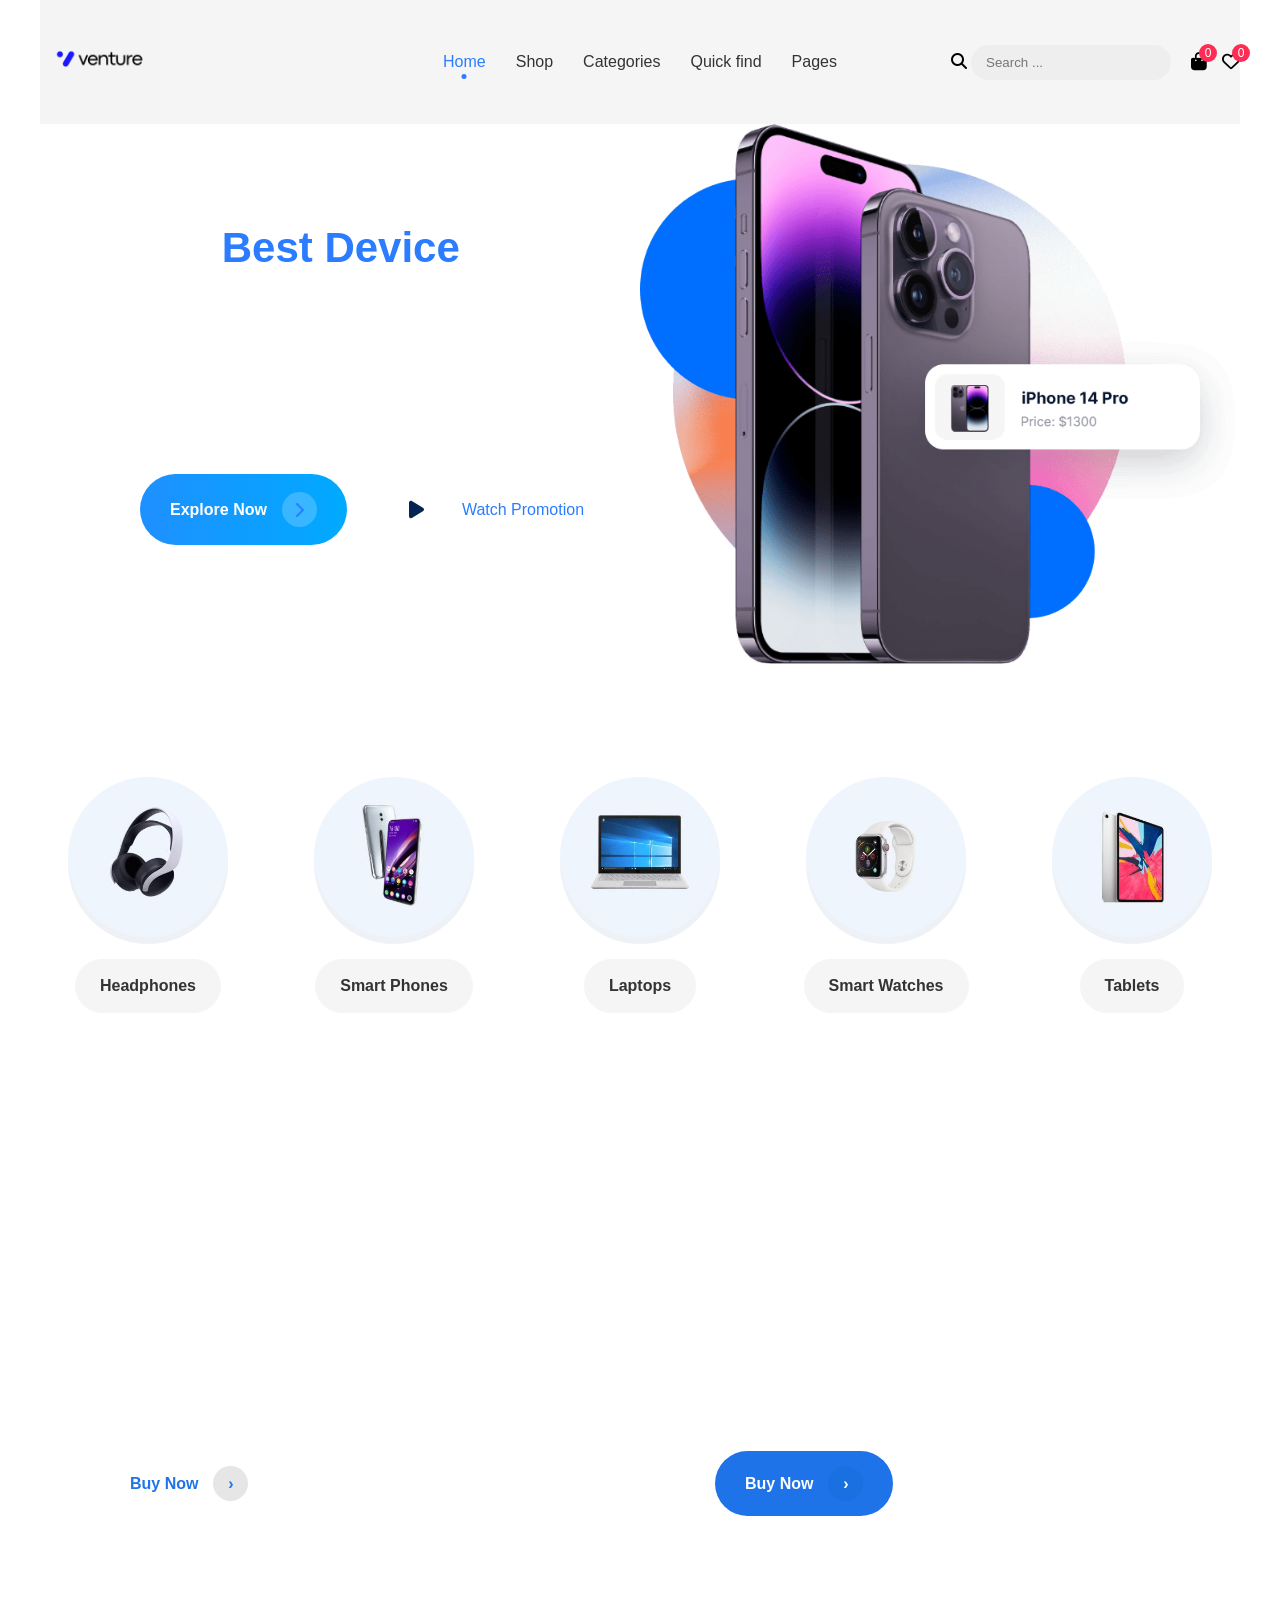
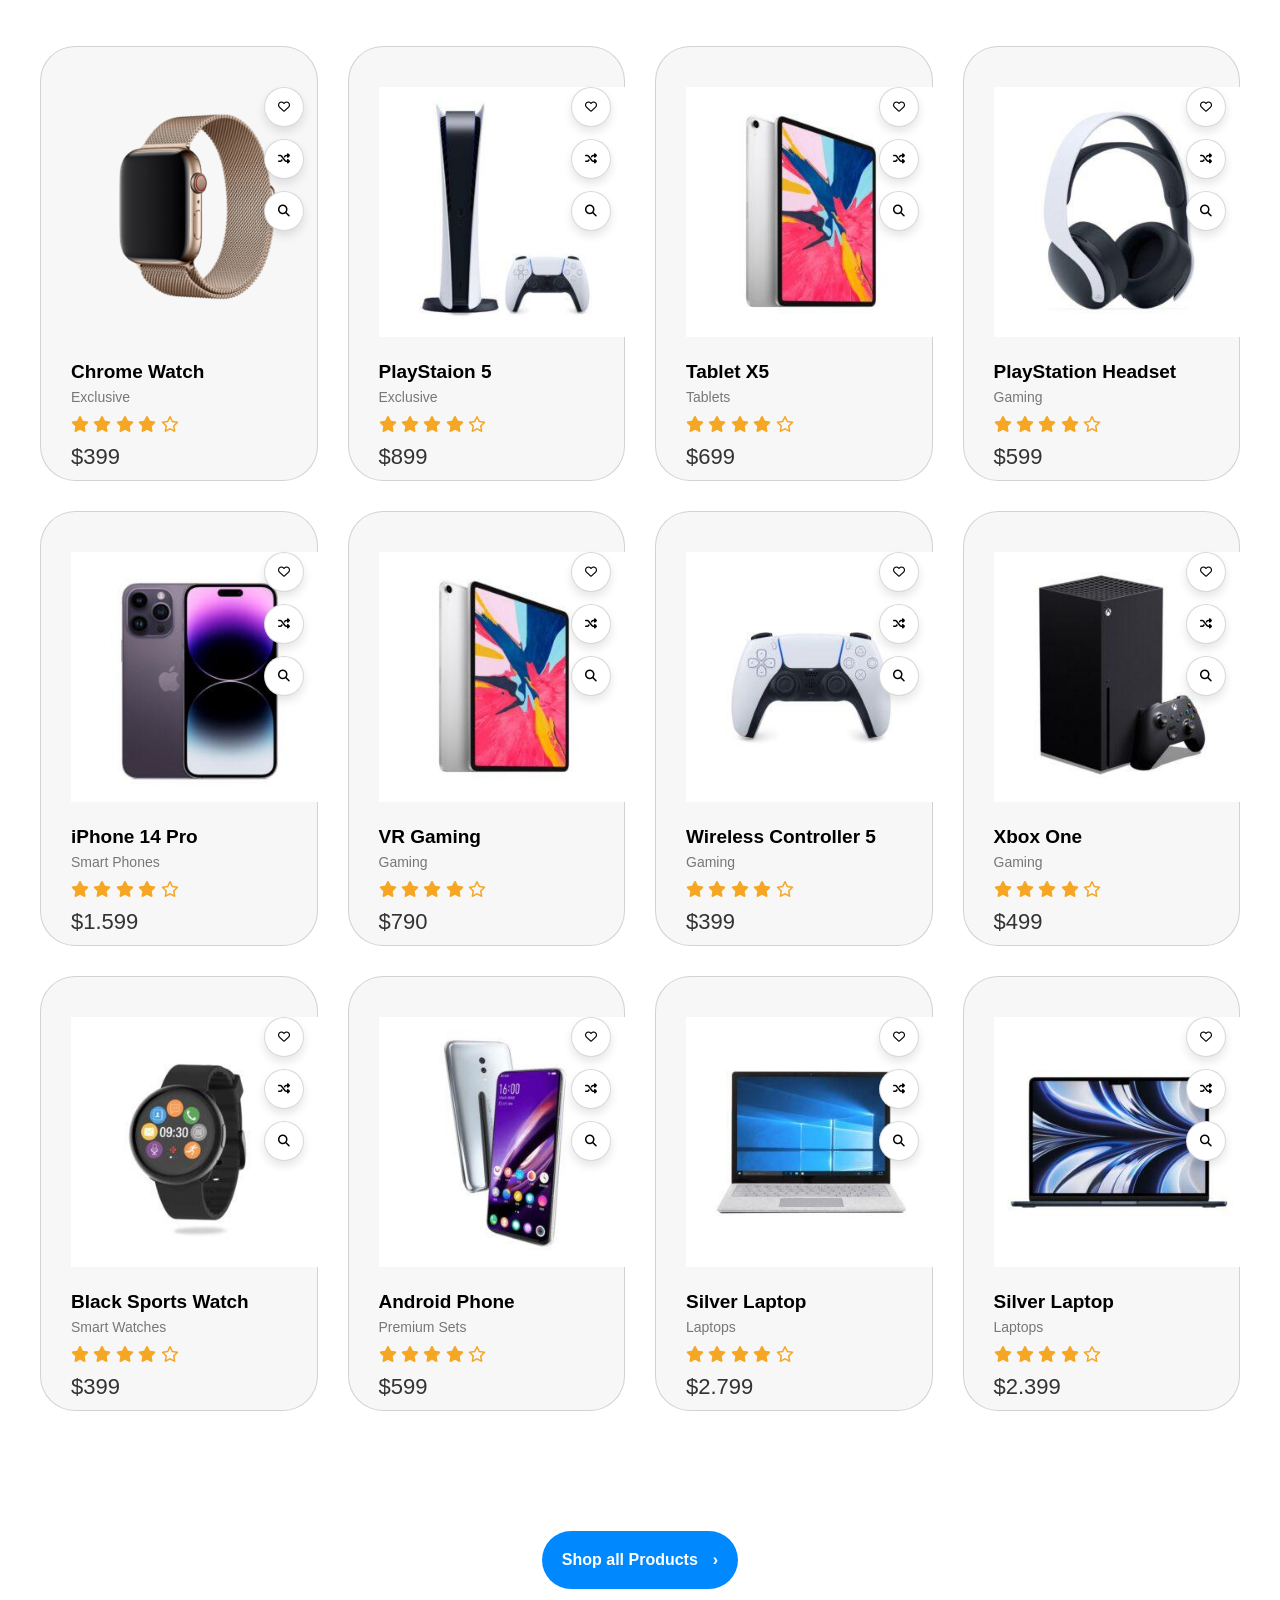
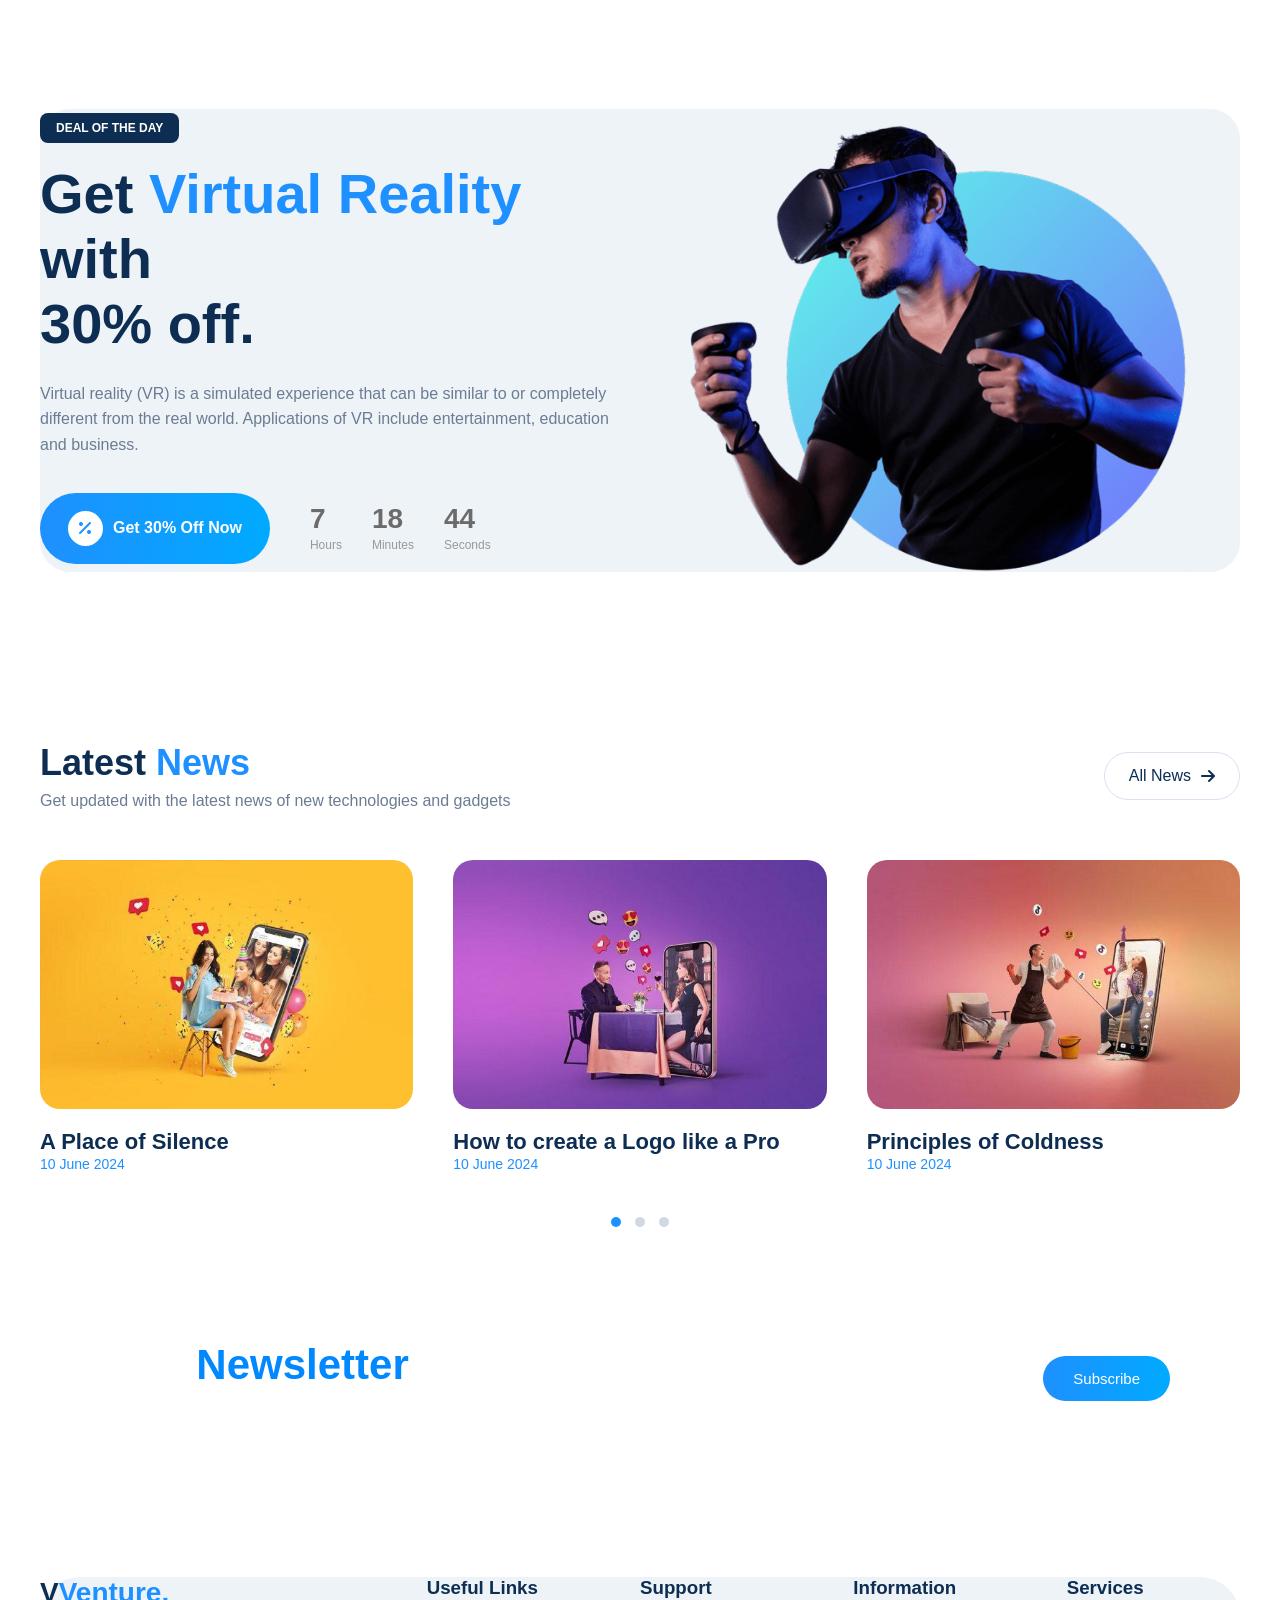
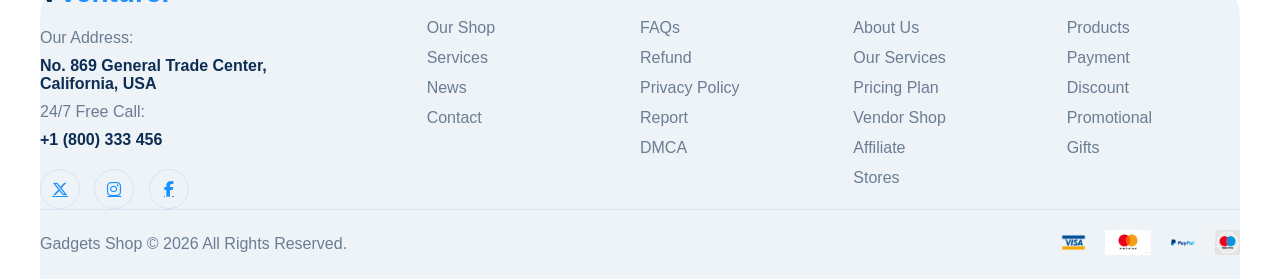
==== index.html @ 8b365511 "update main" ====
<!DOCTYPE html>
<html lang="en">

<head>
  <meta charset="UTF-8">
  <meta name="viewport" content="width=device-width, initial-scale=1.0">
  <title>landing page</title>
  <link rel="stylesheet" href="css/stylesheets.css">
  <link rel="stylesheet" href="https://cdnjs.cloudflare.com/ajax/libs/font-awesome/6.5.1/css/all.min.css">
</head>

<body>
  <div class="container-full">
    <header class="navbar">
      <div class="container">
        <div class="logo">
          <a href="index.html"><img src="public/Logo.png" alt="logo"></a>
        </div>

        <nav class="menu">
          <a class="active menu-a" href="index.html">Home</a>
          <div class="menu-item shop-item">
            <a href="shop.html" class="menu-a">Shop</a>
          </div>
          <div class="menu-item category-item">
            <a href="#" class="menu-a">Categories</a>
          </div>
          <div class="menu-item quick-find-item">
            <a href="#" class="menu-a">Quick find</a>
          </div>
          <div class="menu-item pages-item">
            <a href="#" class="menu-a">Pages</a>
          </div>
          <div class="mega-menu shop">

            <div class="mega-column">
              <h4>Shop by Brand</h4>
              <a href="#"><span>› </span> Apple</a>
              <a href="#"><span>› </span>Sony</a>
              <a href="#"><span>› </span>Samsung</a>
              <a href="#"><span>› </span>Canon</a>
              <a href="#"><span>› </span>Huawei</a>
            </div>

            <div class="mega-column">
              <h4>Shop by Price</h4>
              <a href="#">Under $50</a>
              <a href="#">$50 - $100</a>
              <a href="#">$100 - $200</a>
              <a href="#">$200 - $500</a>
              <a href="#">Over $500</a>
            </div>

            <div class="mega-column">
              <h4>Categories</h4>
              <a href="#"><span>› </span>Headphones</a>
              <a href="#"><span>› </span>Smart Phones</a>
              <a href="#"><span>› </span>Laptops</a>
              <a href="#"><span>› </span>Smart Watches</a>
              <a href="#"><span>› </span>Tablets</a>
            </div>

            <div class="mega-column">
              <h4>Shop by Color</h4>
              <a href="#">Black</a>
              <a href="#">Silver</a>
              <a href="#">White</a>
              <a href="#">Red</a>
              <a href="#">Blue</a>
            </div>

            <div class="mega-column">
              <h4>Shop by Brand</h4>
              <a href="#"><span>› </span>Her</a>
              <a href="#"><span>› </span>Him</a>
              <a href="#"><span>› </span>Gift</a>
            </div>

            <div class="mega-column">
              <img src="public/banner2-1.jpg" alt="">
            </div>

          </div>
          <div class="mega-menu-categories">

            <div class="mega-column-categories">
              <img src="public/icon1-1.png" alt="">
              <p>Smart Phones</p>
              <a href="#" class="mega-column-categories-a">Explore Now</a>
            </div>
            <div class="mega-column-categories">
              <img src="public/icon2-1.png" alt="">
              <p>HeadPhones</p>
              <a href="#" class="mega-column-categories-a">Explore Now</a>
            </div>
            <div class="mega-column-categories">
              <img src="public/icon3-1.png" alt="">
              <p>Laptops</p>
              <a href="#" class="mega-column-categories-a">Explore Now</a>
            </div>
            <div class="mega-column-categories">
              <img src="public/icon4-1.png" alt="">
              <p>Tablets</p>
              <a href="#" class="mega-column-categories-a">Explore Now</a>
            </div>
            <div class="mega-column-categories">
              <img src="public/icon5-1.png" alt="">
              <p>Gaming Console</p>
              <a href="#" class="mega-column-categories-a">Explore Now</a>
            </div>
            <div class="mega-column-categories">
              <img src="public/icon6-1.png" alt="">
              <p>Smart Watches</p>
              <a href="#" class="mega-column-categories-a">Explore Now</a>
            </div>


          </div>
          <div class="mega-menu-quick-find">
            <div class="mega-column-quick-find">
              <h4>Categories</h4>
              <a href="#">Smart Watches</a>
              <a href="#">Smart Phones</a>
              <a href="#">Tablets</a>
              <a href="#">Headphones</a>
              <a href="#">Custom</a>
              <a href="#">More</a>
            </div>
            <div class="mega-column-quick-find">
              <h4>Tags</h4>
              <a href="#">5G</a>
              <a href="#">wifi</a>
              <a href="#">Game</a>
              <a href="#">combo</a>
              <a href="#">Silver</a>
              <a href="#">white</a>
            </div>

          </div>
          <div class="mega-menu-pages">
            <div class="mega-column-pages">
              <a href="#">Blog</a>
              <a href="#">About</a>
              <a href="#"> FAQ</a>
              <a href="#"> Dropdown</a>
            </div>
          </div>
        </nav>

        <div class="right">
          <div class="search">
            <i class="fa-solid fa-magnifying-glass"></i>
            <input type="text" placeholder="Search ...">
          </div>

          <div class="icons">
            <div class="icon"><i class="fa-solid fa-bag-shopping"></i> <span>0</span></div>
            <div class="icon"><i class="fa-regular fa-heart"></i> <span>0</span></div>
          </div>
        </div>
      </div>
    </header>
    <div class="banner">
      <div class="banner-left-site">
        <h1>Get <span>Best Device</span> With Lowest Price.</h1>
        <p>iPad is a line of tablet computers designed, developed and marketed by Apple Inc., which run the iOS and iPad
          OS mobile operating systems. </p>
        <div class="banner-left-site-button-group">
          <a href="#" class="btn-explore">
            Explore Now
            <span class="arrow">
              <i class="fa-solid fa-chevron-right"></i>
            </span>
          </a>

          <a href="#" class="btn-video">
            <span class="play">
              <i class="fa-solid fa-play"></i>
            </span>
            Watch Promotion
          </a>
        </div>
      </div>
      <div class="banner-right-site">
        <img src="public/slide1-1.png" alt="">
      </div>
    </div>
    <section class="categories">

      <div class="category">
        <div class="circle">
          <img src="public/cat2-1.jpg">
        </div>
        <a href="#" class="title">Headphones</a>
      </div>

      <div class="category">
        <div class="circle">
          <img src="public/cat3-1.jpg">
        </div>
        <div class="title">Smart Phones</div>
      </div>

      <div class="category">
        <div class="circle">
          <img src="public/cat5-1.jpg">
        </div>
        <div class="title">Laptops</div>
      </div>

      <div class="category">
        <div class="circle">
          <img src="public/cat1-1.jpg">
        </div>
        <div class="title">Smart Watches</div>
      </div>

      <div class="category">
        <div class="circle">
          <img src="public/cat4-1.jpg">
        </div>
        <div class="title">Tablets</div>
      </div>

    </section>
    <section class="promo">
      <div class="promo-card ipad">
        <div class="promo-content">
          <span class="promo-tag">TABLETS</span>
          <h2>Apple<br>iPad Air</h2>

          <p>
            iPad is a line of tablet computers designed,
            developed and marketed by Apple Inc.,
            which run the iOS and iPad OS mobile
            operating systems.
          </p>

          <a href="#" class="btn white">
            Buy Now <span>›</span>
          </a>
        </div>
      </div>


      <div class="promo-card watch">

        <div class="promo-content">
          <span class="promo-tag">SMART</span>
          <h2>Apple<br>Watch</h2>

          <p>
            Apple Watch is a line of smartwatches produced
            by Apple Inc. It incorporates fitness tracking,
            health-oriented capabilities.
          </p>

          <a href="#" class="btn blue">
            Buy Now <span>›</span>
          </a>
        </div>

      </div>

    </section>
    <section class="card-container" id="products">

    </section>
    <div class="show-all">
      <a href="#">Shop all Products <span>›</span></a>
    </div>
    <section class="deal">

      <div class="deal-left">

        <span class="deal-tag">DEAL OF THE DAY</span>

        <h1>
          Get <span>Virtual Reality</span> with<br>
          30% off.
        </h1>

        <p>
          Virtual reality (VR) is a simulated experience that can be similar to or
          completely different from the real world. Applications of VR include
          entertainment, education and business.
        </p>

        <div class="deal-action">

          <a href="#" class="deal-btn">
            <i class="fa-solid fa-percent"></i>
            Get 30% Off Now
          </a>

          <div class="countdown">

            <div>
              <h3>7</h3>
              <span>Hours</span>
            </div>

            <div>
              <h3>18</h3>
              <span>Minutes</span>
            </div>

            <div>
              <h3>44</h3>
              <span>Seconds</span>
            </div>

          </div>

        </div>

      </div>


      <div class="deal-right">

        <img src="public/img1-1.png" alt="vr">

      </div>

    </section>
    <section class="news">

      <div class="news-header">

        <div>
          <h2>Latest <span>News</span></h2>
          <p>Get updated with the latest news of new technologies and gadgets</p>
        </div>

        <a href="#" class="news-btn">
          All News
          <i class="fa-solid fa-arrow-right"></i>
        </a>

      </div>


      <div class="news-container">

        <!-- card 1 -->
        <div class="news-card">

          <div class="news-img">
            <img src="public/blog2-1-600x400.jpg" alt="">
          </div>

          <h3>A Place of Silence</h3>
          <span class="date">10 June 2024</span>

        </div>


        <!-- card 2 -->
        <div class="news-card">

          <div class="news-img">
            <img src="public/blog6-1-600x400.jpg" alt="">
          </div>

          <h3>How to create a Logo like a Pro</h3>
          <span class="date">10 June 2024</span>

        </div>


        <!-- card 3 -->
        <div class="news-card">

          <div class="news-img">
            <img src="public/blog8-1-600x400.jpg" alt="">
          </div>

          <h3>Principles of Coldness</h3>
          <span class="date">10 June 2024</span>

        </div>

      </div>


      <!-- slider dots -->
      <div class="news-dots">
        <span class="active"></span>
        <span></span>
        <span></span>
      </div>

    </section>
    <section class="contact">
      <div class="contact-left-site">
        <h3>Our <span>Newsletter</span></h3>
        <p>Get updates by subscribe our weekly newsletter</p>
      </div>
      <div class="contact-right-site">
        <form class="subscribe-form">

          <input type="email" placeholder="Enter your email ...">

          <button type="submit">Subscribe</button>

        </form>
      </div>
    </section>
    <footer>

      <div class="footer-container">

        <!-- left -->
        <div class="footer-about">

          <h2 class="footer-logo">V<span>Venture.</span></h2>

          <p>Our Address:</p>
          <h4>No. 869 General Trade Center,<br>California, USA</h4>

          <p>24/7 Free Call:</p>
          <h4>+1 (800) 333 456</h4>

          <div class="social">
            <a href="#"><i class="fa-brands fa-x-twitter"></i></a>
            <a href="#"><i class="fa-brands fa-instagram"></i></a>
            <a href="#"><i class="fa-brands fa-facebook-f"></i></a>
          </div>

        </div>

        <!-- column 1 -->
        <div class="footer-links">
          <h3>Useful Links</h3>
          <ul>
            <li><a href="#">Our Shop</a></li>
            <li><a href="#">Services</a></li>
            <li><a href="#">News</a></li>
            <li><a href="#">Contact</a></li>
          </ul>
        </div>

        <!-- column 2 -->
        <div class="footer-links">
          <h3>Support</h3>
          <ul>
            <li><a href="#">FAQs</a></li>
            <li><a href="#">Refund</a></li>
            <li><a href="#">Privacy Policy</a></li>
            <li><a href="#">Report</a></li>
            <li><a href="#">DMCA</a></li>
          </ul>
        </div>

        <!-- column 3 -->
        <div class="footer-links">
          <h3>Information</h3>
          <ul>
            <li><a href="#">About Us</a></li>
            <li><a href="#">Our Services</a></li>
            <li><a href="#">Pricing Plan</a></li>
            <li><a href="#">Vendor Shop</a></li>
            <li><a href="#">Affiliate</a></li>
            <li><a href="#">Stores</a></li>
          </ul>
        </div>

        <!-- column 4 -->
        <div class="footer-links">
          <h3>Services</h3>
          <ul>
            <li><a href="#">Products</a></li>
            <li><a href="#">Payment</a></li>
            <li><a href="#">Discount</a></li>
            <li><a href="#">Promotional</a></li>
            <li><a href="#">Gifts</a></li>
          </ul>
        </div>
      </div>
      <div class="footer-bottom">

        <p>Gadgets Shop © 2026 All Rights Reserved.</p>

        <div class="payments">
          <img src="public/visa-logo-png_seeklogo-198364.webp" alt="">
          <img src="public/mastercard-logo-design-1024x559.webp" alt="">
          <img src="public/free-paypal-icon-svg-download-png-226456.webp" alt="">
          <img
            src="public/imgbin-maestro-landhaus-biehl-mastercard-logo-payment-mastercard-rjGYBQgdQ3HUF3TEXr9yKDcws_t.webp"
            alt="">
        </div>

      </div>
    </footer>
  </div>

  <script src="javascript/card.js"></script>
</body>

</html>
---- css/stylesheets.css ----
*{
  margin:0;
  padding:0;
  box-sizing:border-box;
}

body{
  font-family: Arial, sans-serif;
}
.container-full{
  padding: 0px 100px;
}


.container{
 width:100%;
  margin:auto;
  display:grid;
  grid-template-columns: 1fr auto 1fr;
  align-items:center;
}



.navbar{
  position: sticky;
  top: 0;
  z-index: 1000;
  background:#f5f5f5;
}



.logo{
justify-self:start;
}

.logo img{
  width:120px;
}
.menu-item{
position:relative;
}

.mega-menu,
.mega-menu-categories{

position:absolute;
top:90%;
left:0%;
width:100%;

background:white;

padding:40px;

border-radius:15px;

display:grid;
grid-template-columns:repeat(auto-fit,minmax(160px,1fr));
gap:30px;

box-shadow:0 20px 50px rgba(0,0,0,0.1);

opacity:0;
visibility:hidden;

transition:0.3s;
}
.mega-menu-pages{

position:absolute;
top:80%;
left:60%;

width:100%;
max-width:300px;

background:white;

padding:20px;

border-radius:15px;

display:grid;
grid-template-columns:repeat(2,1fr);
gap:20px;

box-shadow:0 20px 50px rgba(0,0,0,0.1);

opacity:0;
visibility:hidden;

transition:0.3s;
}
.mega-column-pages a{
  display:block;
margin-bottom:10px;
text-decoration:none;
color: black;
font-size:16px;
}

.mega-menu-quick-find{

position:absolute;
top:80%;
left:52%;

width:100%;
max-width:450px;

background:white;

padding:20px;

border-radius:15px;

display:grid;
grid-template-columns:repeat(2,1fr);
gap:30px;

box-shadow:0 20px 50px rgba(0,0,0,0.1);

opacity:0;
visibility:hidden;

transition:0.3s;
}
.mega-column-quick-find  h4{
margin-bottom:15px;
color:#0d2d52;
font-size:18px;
}
.mega-column-quick-find a{
  display:block;
margin-bottom:10px;
text-decoration:none;
color:#333;
font-size:16px;
}
.mega-column-categories{
  display: flex;
  flex-direction: column;
  justify-content: center;
  align-items: center;
  padding: 15px;
  gap: 15px;
}
.mega-column-categories-a{
  font-size: 12px;
  background-color: #0088FF;
  padding: 10px 20px;
  border-radius: 50px;
  color: white; 
  text-decoration: none;
}
.mega-column-categories p{
  font-weight: bold;
}
.mega-column-categories img{
  width: 100px;
}
.mega-column img{
width: 200px;
}
.mega-column span{
  color: #999;
  padding-right: 5px;
  font-size: 17px;
}
.shop-item:hover ~ .mega-menu{

opacity:1;
visibility:visible;
transform:translateY(0px);
}

.category-item:hover ~ .mega-menu-categories{
opacity:1;
visibility:visible;
transform:translateY(0px);
}
.quick-find-item:hover ~ .mega-menu-quick-find{
opacity:1;
visibility:visible;
transform:translateY(0px);
}
.pages-item:hover ~ .mega-menu-pages{
opacity:1;
visibility:visible;
transform:translateY(0px);
}

.mega-column h4{
margin-bottom:15px;
color:#0d2d52;
font-size:18px;
}

.mega-column a{

display:block;

margin-bottom:10px;

text-decoration:none;
color:#6b7c93;

font-size:15px;
}

.mega-column a:hover{
color:#1e90ff;
}


.menu{
 display:flex;
  gap:30px;
  justify-self:center;
}

.menu .menu-a{
  text-decoration:none;
  color:#333;
  font-size:16px;
  position:relative;
}

.menu a.active{
  color:#2b7cff;
}

.menu a.active::after{
  content:"";
  width:5px;
  height:5px;
  background:#2b7cff;
  border-radius:50%;
  position:absolute;
  bottom:-8px;
  left:50%;
  transform:translateX(-50%);
}


.right{
  display:flex;
  align-items:center;
  gap:20px;
  justify-self:end;
}



.search input{
  padding:10px 15px;
  border-radius:20px;
  border:none;
  background:#eee;
  width:200px;
}



.icons{
  display:flex;
  gap:15px;
}

.icon{
  position:relative;
  font-size:18px;
  cursor:pointer;
}

.icon span{
  position:absolute;
  top:-8px;
  right:-10px;
  background:#ff2d55;
  color:white;
  font-size:12px;
  width:18px;
  height:18px;
  display:flex;
  align-items:center;
  justify-content:center;
  border-radius:50%;
}

.banner{
background-image: url(/Landing-page-HTML-CSS-JAVACSRIPT-/public/bg-1.jpg);
width: 100%;
height: 600px;
border-radius: 50px;
display: flex;
}

.banner-left-site{
  width: 50%;
  height: 100%;
  padding: 100px 20px 20px 100px;
  display: flex;
  flex-direction: column;
  gap: 50px;
}

.banner-left-site h1{
  color: white;
  font-size: 54px;
}

.banner-left-site p{
  color: #FFFFFCCC;
  font-size: 16px;
  font-family: Verdana, Geneva, Tahoma, sans-serif;
}
.banner-left-site span{
  color: #2b7cff;
}

.banner-right-site{
  width: 50%;
  height: 100%;
}
.banner-right-site img{
  width: 100%
}
.banner-left-site-button-group{
    display:flex;
  align-items:center;
  gap:40px;
}
.btn-explore{
  display:flex;
  align-items:center;
  gap:15px;
  padding:18px 30px;
  border-radius:50px;
  text-decoration:none;
  color:white;
  font-weight:600;
  background:linear-gradient(90deg,#1e90ff,#00aaff);
  transition: 0.4s;
}
.btn-explore:hover{
background: white;
color: #022554;
}
.btn-explore:hover .arrow{
color: #022554;
border: 1px solid rgba(0, 0, 0, 0.20);
}
.arrow{
  width:35px;
  height:35px;
  border-radius:50%;
  background:rgba(255,255,255,0.2);
  display:flex;
  align-items:center;
  justify-content:center;
}


.btn-video{
  display:flex;
  align-items:center;
  gap:15px;
  text-decoration:none;
  color:#2b7cff;
  font-weight:500;
}

.btn-video:hover .play i{
 background-color: #2b7cff;
 color: white; 
}

.btn-video:hover {
 color: white; 
}
.play i{
  width:60px;
  height:60px;
  border-radius:50%;
  background:white;
  display:flex;
  align-items:center;
  justify-content:center;
  font-size:20px;
  color: #022554;
  transition: 0.4s;
}

.categories{
  display:grid;
  grid-template-columns:repeat(auto-fit,minmax(140px,1fr));
  gap:30px;
  padding:60px 0;
  text-align:center;
}

.category{
  text-align:center;
  display: flex;
  flex-direction: column;
  align-items: center;
}

.category:hover .circle img{
cursor: pointer;
transform:translateY(-10px);
}
.circle{
  width:100%;
  max-width:160px;
  aspect-ratio:1/1;
  background:#eef2f6;
  border-radius:50%;
  display:flex;
  align-items:center;
  justify-content:center;
  margin-bottom:15px;
}

.circle img{
  width:100%;
  max-width:160px;
  aspect-ratio:1/1;
  background:#eef2f6;
  border-radius:50%;
  display:flex;
  align-items:center;
  justify-content:center;
  margin-bottom:15px;
  transition: 0.4s;
}


.title{
  background:#f5f5f5;
  padding:18px 25px;
  border-radius:30px;
  font-weight:600;
  text-decoration: none;
  color: #333;
  transition: all ease-in-out 0.3s;
}

.title:hover{
    background:#022554;
    color: white;
    cursor: pointer;
}

.promo{
  display:flex;
  gap:30px;
}


.promo-card{
  flex:1;
  border-radius:30px;
  padding:60px;
  overflow:hidden;
  display:flex;
  align-items:center;
}


.ipad{
  background-image: url(/Landing-page-HTML-CSS-JAVACSRIPT-/public/bg2-1.jpg);
  color:white;
  background-size: cover;
}


.watch{
  background-image: url(/Landing-page-HTML-CSS-JAVACSRIPT-/public/bg3-1.jpg);
  color:white;
  background-size: cover;
}


.promo-content{
  max-width:300px;
}

.promo-tag{
  font-size:14px;
  letter-spacing:1px;
}

.promo h2{
  font-size:60px;
  margin:10px 0 20px;
}

.promo p{
  line-height:1.6;
  opacity:0.9;
  margin-bottom:30px;
}

.btn{
  display:inline-flex;
  align-items:center;
  gap:15px;
  padding:15px 30px;
  border-radius:40px;
  text-decoration:none;
  font-weight:600;
}

.btn span{
  width:35px;
  height:35px;
  border-radius:50%;
  display:flex;
  align-items:center;
  justify-content:center;
  transition: 0.4s;
}


.btn.white{
  background:white;
  color:#1e73e8;
  transition: 0.4s;
}
.btn.white:hover{
  background:#022554;
  color:white;
}
.btn.white:hover span{
  color: white;
  background-color: #03377c;
}
.btn.white span{
  background:#e6e6e6;
}


.btn.blue{
  background:#1e73e8;
  color:white;
}
.btn.blue:hover{
  background:white;
  color:#022554;
}
.btn.blue:hover span{
  background: #cfd8e3;
}
.btn.blue span{
  background:#1970e0;
}

.card-container{
  margin-top: 70px;
  display:grid;
  grid-template-columns:repeat(auto-fit,minmax(250px,1fr));
  gap:30px;
}

.product-card{
  width:100%;
  background:#f7f7f7;
  border-radius:35px;
  padding:30px 30px 10px;
  position:relative;
  font-family:Arial;
  border: 1px solid rgba(0, 0, 0, 0.15);
  overflow: visible;
}


.product-img{
  position:relative;
  text-align:center;
}

.product-img img{
  width:250px;
  transition:0.3s;
  transform:translateY(10px);
}

.card-icons{
  position:absolute;
  right:-17px;
  top:10px;
  display:flex;
  flex-direction:column;
  gap:12px;
}

.card-icon{
  width:40px;
  height:40px;
  border-radius:50%;
  background:white;
  display:flex;
  align-items:center;
  justify-content:center;
  box-shadow:0 5px 10px rgba(0,0,0,0.1);
  cursor:pointer;
  border: 1px solid rgba(0, 0, 0, 0.15);
  transition: 0.4s;
  position: relative;
}

.card-icon:hover{
background-color: #2b7cff;
color: white;
border: none;
}

.tooltip{
 position:absolute;
  right:55px;
  background:#2b7cff;
  color:white;
  padding:8px 14px;
  border-radius:20px;
  font-size:13px;
  white-space:nowrap;

  opacity:0;
  transform:translateX(10px);
  transition:0.3s;
}

.card-icon:hover .tooltip{
  opacity:1;
  transform:translateX(0);
}
.card-icon i{
  font-size: 12px;
}

.product-card:hover{
  cursor: pointer;
}
.product-card:hover .product-img img{
  transform:translateX(0);
}

.product-info{
  margin-top:30px;
}

.product-info h3{
  font-size:19px;
  margin-bottom:5px;
}

.tag{
  color:#777;
  font-size:14px;
}

.stars{
  color:#f5a623;
  margin:10px 0;
}

.price{
  font-size:22px;
  color: #333;
}
.show-all{
  margin: 120px 0px;
}
.show-all a{
  margin: 0 auto;
  width: fit-content;
  display:flex;
  align-items:center;
  gap:15px;
  padding: 20px;
  border-radius:50px;
  text-decoration:none;
  color:white;
  font-weight:600;
  background-color: #0088FF;
  font-size: 16px;
  transition: all 0.3s ease;
}
.show-all a:hover{
  transform: translateY(-5px);
  box-shadow: 0 10px 25px rgba(0,0,0,0.2);
  background:#006fdd;
}

.show-all a:hover span{
  transform: translateX(6px);
}

.show-all span{
  transition: transform 0.3s ease;
}
.deal{
  border-radius:30px;
  background:#eef3f8;
  margin-bottom: 120px;
  display:flex;
  align-items:center;
  justify-content:space-between;
}


.deal-left{
  width: 50%;
}

.deal-tag{
  background:#0d2d52;
  color:white;
  padding:8px 16px;
  border-radius:8px;
  font-size:12px;
  font-weight:600;
}

.deal h1{
  font-size:56px;
  margin:25px 0;
  color:#0d2d52;
}

.deal h1 span{
  color:#1e90ff;
}

.deal p{
  color:#6b7c93;
  line-height:1.6;
}


.deal-action{
  margin-top:35px;
  display:flex;
  align-items:center;
  gap:40px;
}

.deal-btn{
  display:flex;
  align-items:center;
  gap:10px;

  padding:18px 28px;
  border-radius:40px;
  text-decoration:none;

  background:linear-gradient(90deg,#1e90ff,#00aaff);
  color:white;
  font-weight:600;
}

.deal-btn i{
  background:white;
  color:#1e90ff;
  width:35px;
  height:35px;
  border-radius:50%;
  display:flex;
  align-items:center;
  justify-content:center;
}


.countdown{
  display:flex;
  gap:30px;
}

.countdown h3{
  font-size:28px;
  color:#6b6b6b;
}

.countdown span{
  font-size:12px;
  color:#999;
}

.deal-right{
  width: 50%;
  display: flex;
  justify-content: center;
}
.deal-right img{
   max-width:100%;
  height:auto;
  display:block;
}
.news{
  padding-top:50px;
  padding-bottom: 50px;
}

.news-header{
  display:flex;
  justify-content:space-between;
  align-items:center;
  margin-bottom:50px;
}

.news-header h2{
  font-size:36px;
  color:#0d2d52;
}

.news-header h2 span{
  color:#1e90ff;
}

.news-header p{
  color:#6b7c93;
  margin-top:8px;
}

.news-btn{
  display:inline-flex;
  align-items:center;
  gap:10px;

  padding:14px 24px;
  border-radius:40px;

  border:1px solid #d9e3f1;
  text-decoration:none;
  color:#0d2d52;
  font-weight:500;
}

.news-container{
  display:grid;
  grid-template-columns:repeat(3,1fr);
  gap:40px;
}

.news-card h3{
  margin-top:20px;
  font-size:22px;
  color:#0d2d52;
}

.news-card .date{
  color:#1e90ff;
  font-size:14px;
}

.news-img{
  border-radius:20px;
  overflow:hidden;
}

.news-img img{
  width:100%;
  display:block;
  transition:0.4s;
}

.news-card:hover img{
  transform:scale(1.05);
  cursor: pointer;
}

.news-dots{
  margin-top:40px;
  text-align:center;
}

.news-dots span{
  width:10px;
  height:10px;
  background:#cfd8e3;
  border-radius:50%;
  display:inline-block;
  margin:0 5px;
}

.news-dots .active{
  background:#1e90ff;
}
.contact{
  background-image: url(/Landing-page-HTML-CSS-JAVACSRIPT-/public/bg-1.jpg);
  padding: 60px 70px;
  border-radius: 30px;
  display:flex;
  justify-content:space-between;
  align-items:center;
}
.contact-left-site h3{
  color: white;
  font-size: 42px;
  padding-bottom: 10px;
}
.contact-left-site span{
  color: #0088FF;
  font-size: 42px;
}
.contact-left-site p{
  color: #FFFFFFB3;
}
.subscribe-form{
  display:flex;
  align-items:center;
  background:rgba(255,255,255,0.08);
  border-radius:50px;
}

.subscribe-form input{
  border:none;
  outline:none;
  background:transparent;
  padding:15px 20px;
  width:350px;
  color:white;
}

.subscribe-form input::placeholder{
  color:#ffffff80;
  font-size: 15px;
}

.subscribe-form button{
  border:none;
  cursor:pointer;
  padding:14px 30px;
  border-radius:40px;
  color:white;
  font-weight:500;
  background:linear-gradient(90deg,#1e90ff,#00aaff);
  font-size: 15px;
    transition: 0.4s;
}
.subscribe-form button:hover{
  background: white;
  color: black;
}

footer{
  background:#eef3f8;
  margin-top:100px;
  border-radius:40px 40px 0 0;
}

.footer-container{
  display:grid;
  grid-template-columns:2fr 1fr 1fr 1fr 1fr;
  gap:40px;
}

.footer-logo{
  font-size:28px;
  color:#0d2d52;
  margin-bottom:20px;
}

.footer-logo span{
  color:#1e90ff;
}

.footer-about p{
  color:#6b7c93;
  margin:10px 0;
}

.footer-about h4{
  color:#0d2d52;
  font-weight:600;
}

.footer-links h3{
  margin-bottom:20px;
  color:#0d2d52;
}

.footer-links ul{
  list-style:none;
}

.footer-links li{
  margin-bottom:12px;
}

.footer-links a{
  text-decoration:none;
  color:#6b7c93;
  transition:0.3s;
}

.footer-links a:hover{
  color:#1e90ff;
}

.social{
  margin-top:20px;
}

.social a{
  width:40px;
  height:40px;
  border-radius:50%;
  display:inline-flex;
  align-items:center;
  justify-content:center;
  border:1px solid #d9e3f1;
  margin-right:10px;
  color:#1e90ff;
}

.footer-bottom{
  padding:20px 0px;
  border-top:1px solid #d9e3f1;

  display:flex;
  justify-content:space-between;
  align-items:center;
}

.footer-bottom p{
  color:#6b7c93;
}

.payments img{
  height:25px;
  margin-left:15px;
}

@media (max-width:1280px){

.container-full{
  padding:0 40px;
}

.mega-menu,
.mega-menu-categories{
  width:100%;
}

.banner-left-site h1{
  font-size:42px;
}

.deal-right img{
  width:500px;
}

}

@media (max-width: 1024px){
.container-full{
  padding:0px 40px;
}
.search i{
  display: none;
}
}
@media (max-width:992px){

  
.container{
  grid-template-columns:1fr 1fr;
}

.menu{
  display:none;
}

.search input{
  width:150px;
}

.banner{
  flex-direction:column;
  height:auto;
  padding:40px;
}

.banner-left-site,
.banner-right-site{
  width:100%;
  padding:20px;
}

.banner-left-site h1{
  font-size:36px;
}



.categories{
  flex-wrap:wrap;
  gap:20px;
  justify-content:center;
}

.circle{
  width:150px;
  height:150px;
}

.circle img{
  width:100%;
  max-width:120px;
  height:auto;
}


.promo{
  flex-direction:column;
}


.card-container{
  grid-template-columns:repeat(2,1fr);
}


.deal{
  flex-direction:column;
  padding:40px;
}

.deal-left,
.deal-right{
  width:100%;
  text-align:center;
}

.deal-right img{
  width:400px;
}


.news-container{
  grid-template-columns:1fr 1fr;
}

.contact{
  flex-direction:column;
  gap:30px;
  text-align:center;
}

.subscribe-form input{
  width:200px;
}
.footer-container{
  grid-template-columns:1fr 1fr;
}

}

@media (max-width:768px){

.container-full{
  padding:0 20px;
}

.search{
  display:none;
}
.banner{
  flex-direction:column;
  height:auto;
}

.banner-left-site,
.banner-right-site{
  width:100%;
  padding:20px;
}
.banner-left-site h1{
  font-size:28px;
}

.banner-left-site-button-group{
  flex-direction:column;
  align-items:flex-start;
}


.card-container{
  grid-template-columns:1fr;
}

.product-card{
  width:100%;
}


.deal h1{
  font-size:32px;
}

.countdown{
  flex-wrap:wrap;
  justify-content:center;
}


.news-container{
  grid-template-columns:1fr;
}


.contact{
  flex-direction:column;
  gap:30px;
  text-align:center;
}

.subscribe-form input{
  width:200px;
}


.footer-container{
  grid-template-columns:1fr;
  text-align:center;
}

.footer-bottom{
  flex-direction:column;
  gap:10px;
}

}
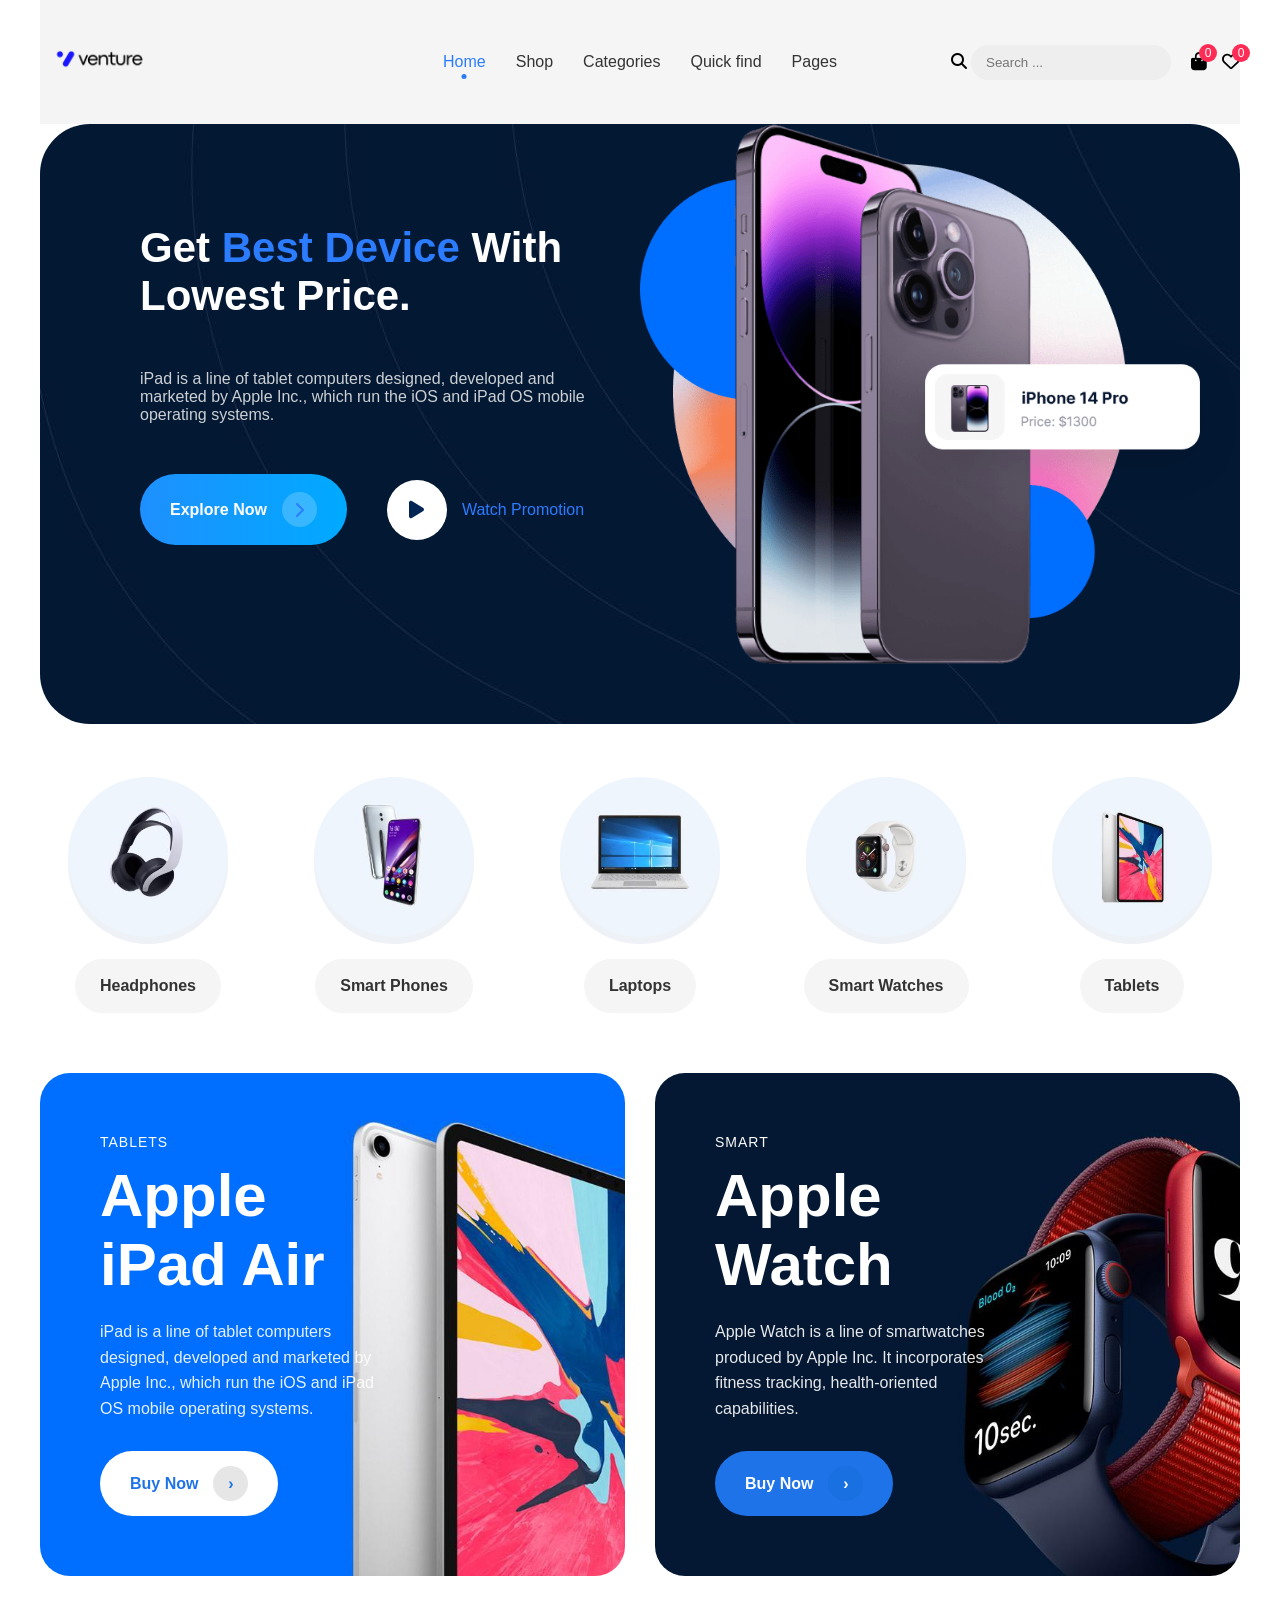
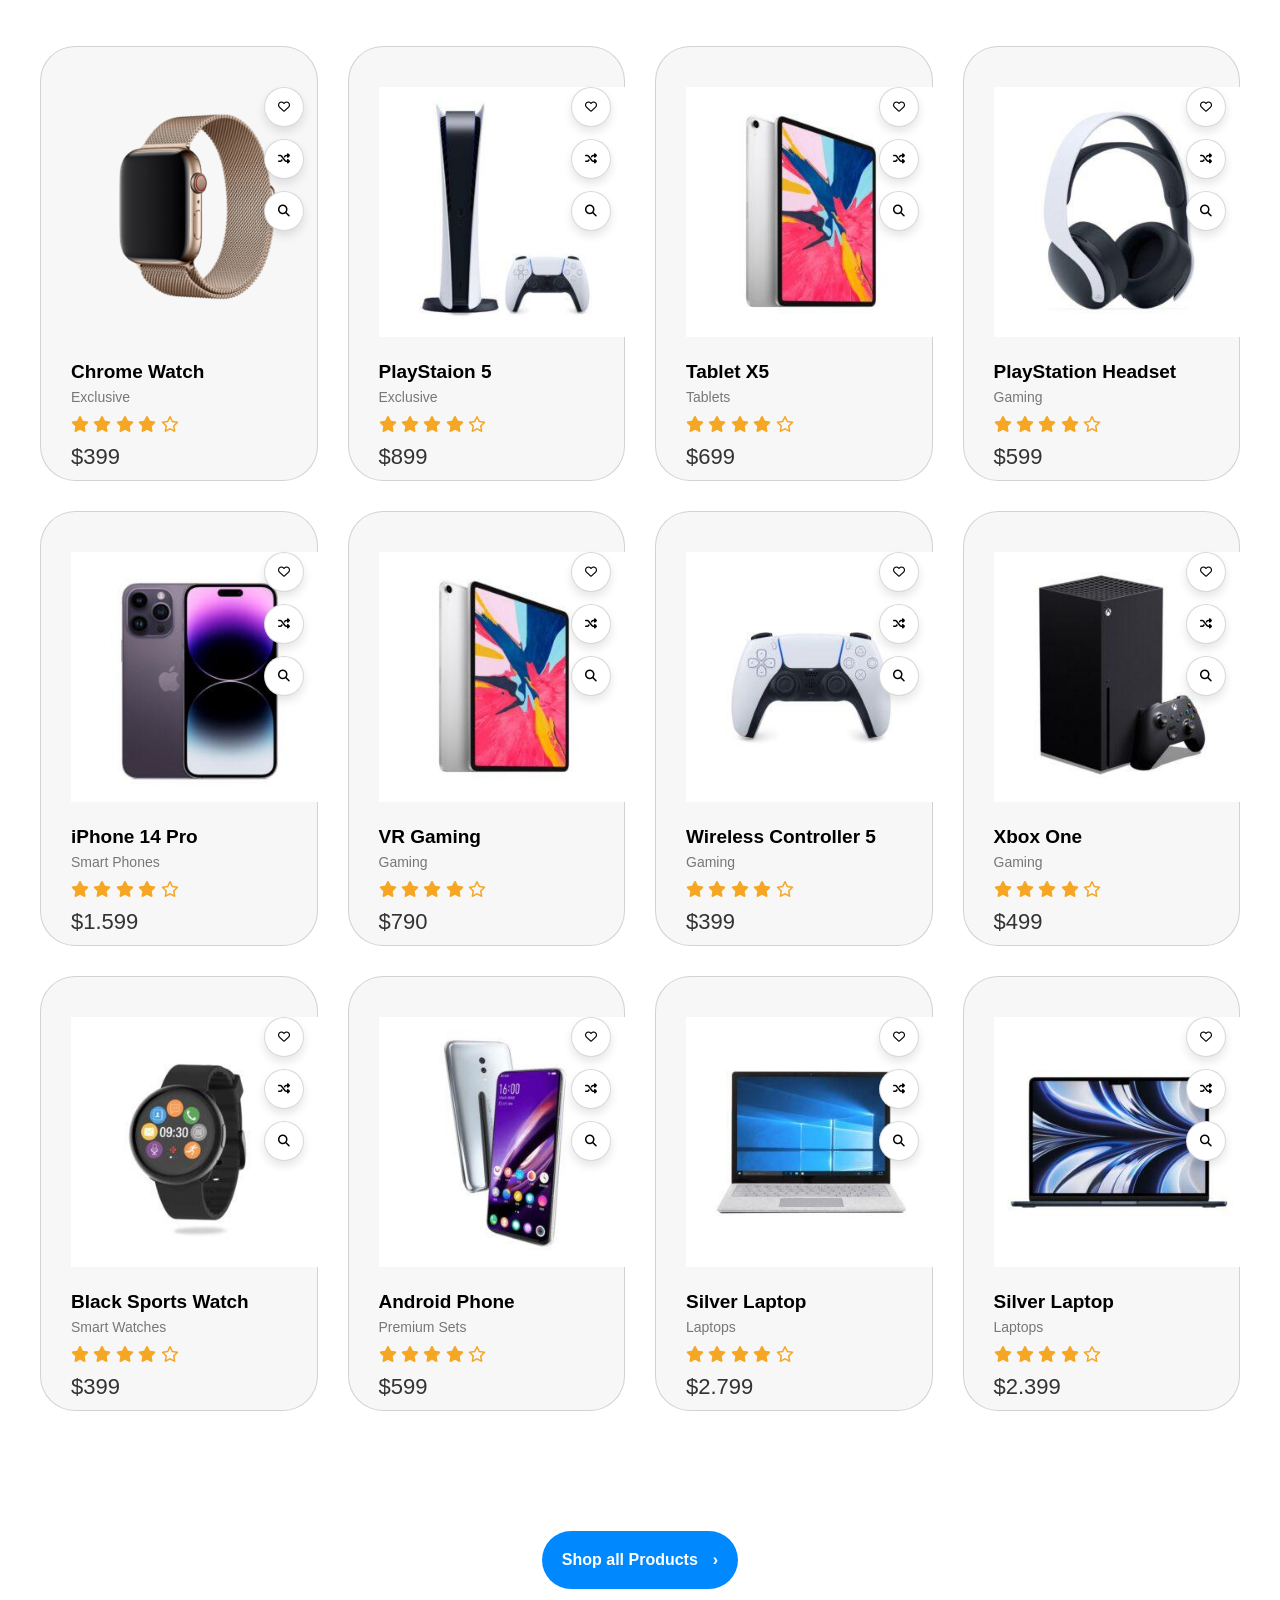
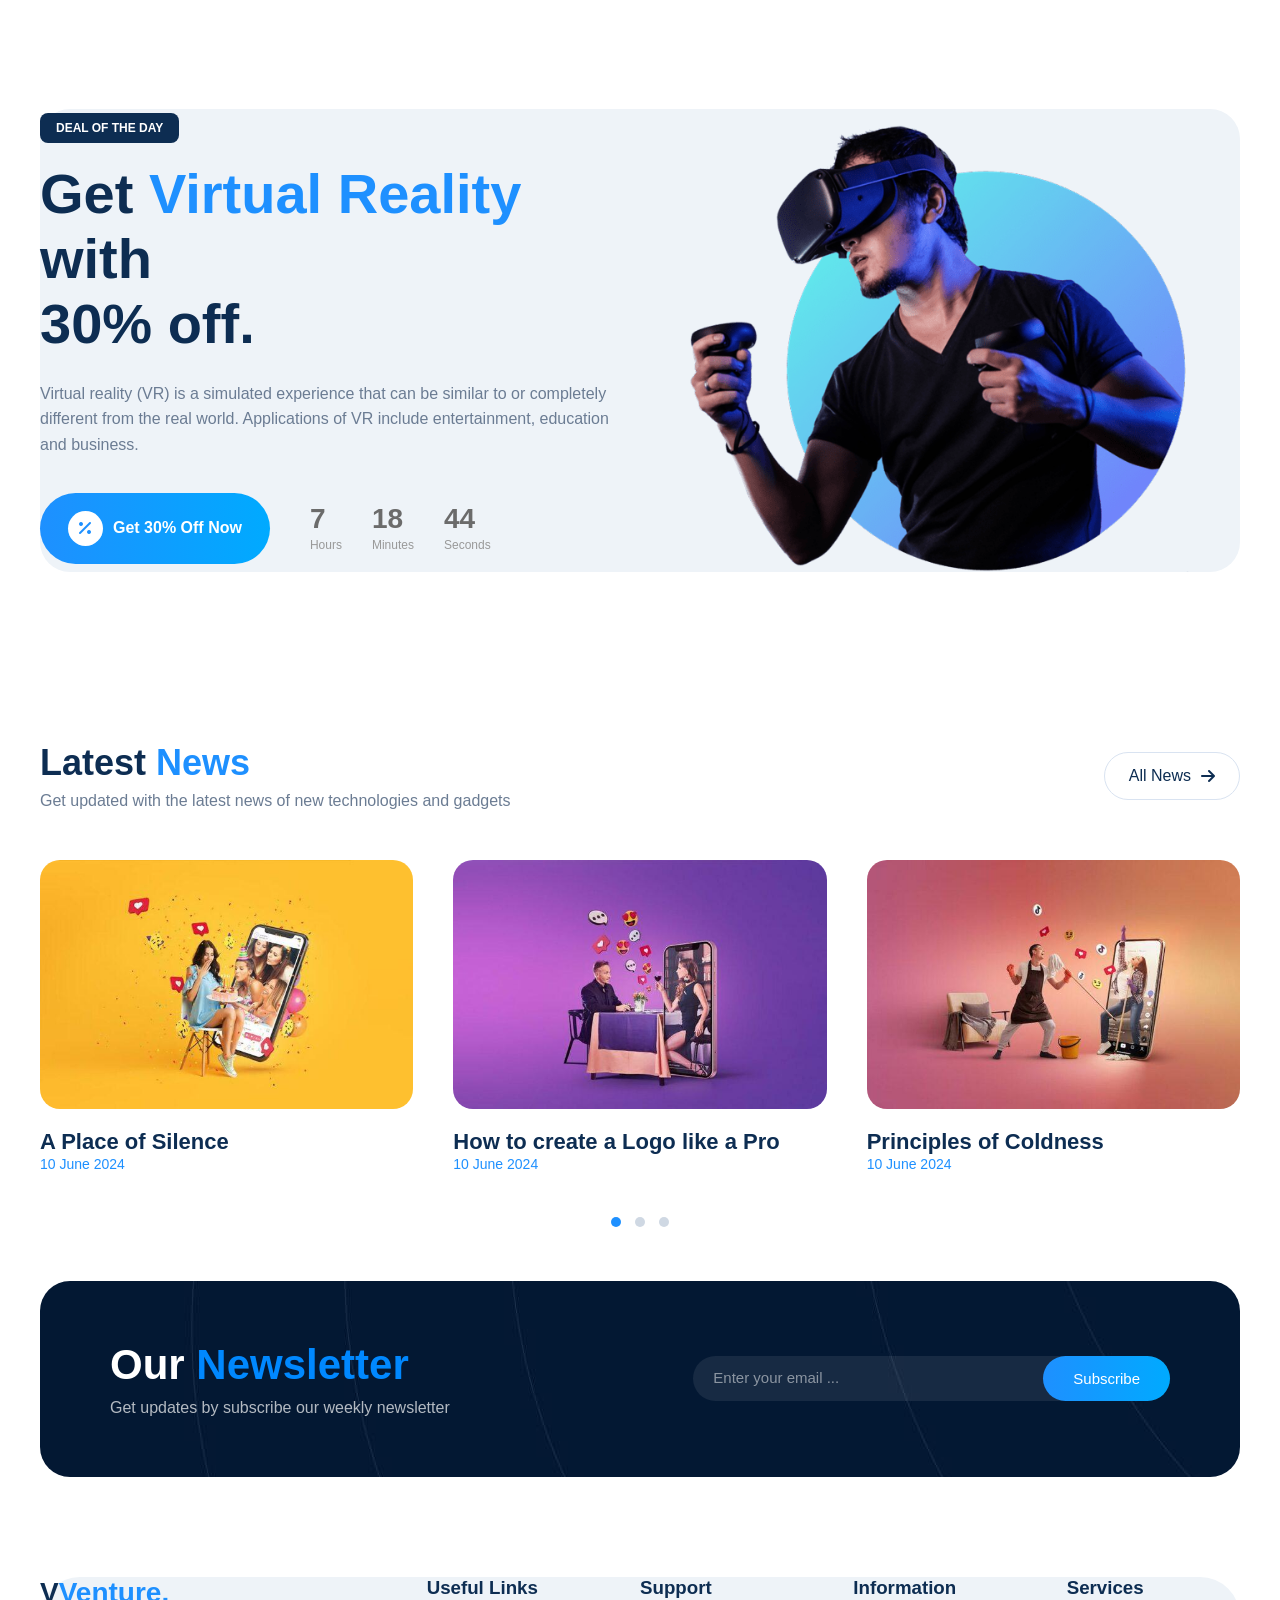
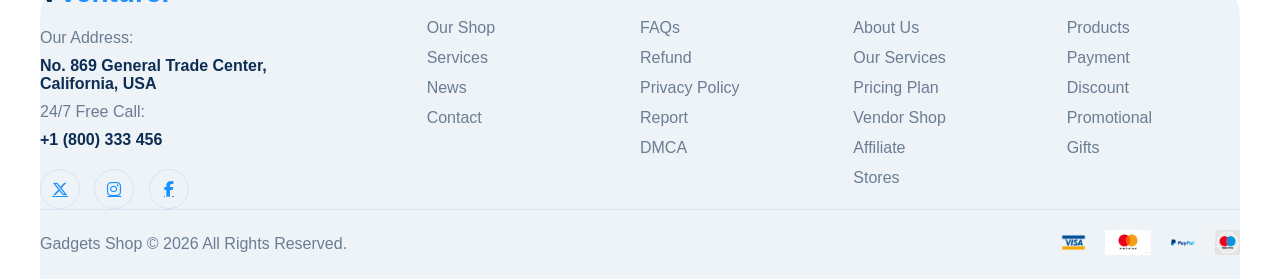
==== commit 0cb88355: "update code" ====
--- a/index.html
+++ b/index.html
@@ -14,7 +14,7 @@
     <header class="navbar">
       <div class="container">
         <div class="logo">
-          <a href="index.html"><img src="public/Logo.png" alt="logo"></a>
+          <a href="index.html"><img src="images/Logo.png" alt="logo"></a>
         </div>
 
         <nav class="menu">
@@ -77,39 +77,39 @@
             </div>
 
             <div class="mega-column">
-              <img src="public/banner2-1.jpg" alt="">
+              <img src="images/banner2-1.jpg" alt="">
             </div>
 
           </div>
           <div class="mega-menu-categories">
 
             <div class="mega-column-categories">
-              <img src="public/icon1-1.png" alt="">
+              <img src="images/icon1-1.png" alt="">
               <p>Smart Phones</p>
               <a href="#" class="mega-column-categories-a">Explore Now</a>
             </div>
             <div class="mega-column-categories">
-              <img src="public/icon2-1.png" alt="">
+              <img src="images/icon2-1.png" alt="">
               <p>HeadPhones</p>
               <a href="#" class="mega-column-categories-a">Explore Now</a>
             </div>
             <div class="mega-column-categories">
-              <img src="public/icon3-1.png" alt="">
+              <img src="images/icon3-1.png" alt="">
               <p>Laptops</p>
               <a href="#" class="mega-column-categories-a">Explore Now</a>
             </div>
             <div class="mega-column-categories">
-              <img src="public/icon4-1.png" alt="">
+              <img src="images/icon4-1.png" alt="">
               <p>Tablets</p>
               <a href="#" class="mega-column-categories-a">Explore Now</a>
             </div>
             <div class="mega-column-categories">
-              <img src="public/icon5-1.png" alt="">
+              <img src="images/icon5-1.png" alt="">
               <p>Gaming Console</p>
               <a href="#" class="mega-column-categories-a">Explore Now</a>
             </div>
             <div class="mega-column-categories">
-              <img src="public/icon6-1.png" alt="">
+              <img src="images/icon6-1.png" alt="">
               <p>Smart Watches</p>
               <a href="#" class="mega-column-categories-a">Explore Now</a>
             </div>
@@ -182,42 +182,42 @@
         </div>
       </div>
       <div class="banner-right-site">
-        <img src="public/slide1-1.png" alt="">
+        <img src="images/slide1-1.png" alt="">
       </div>
     </div>
     <section class="categories">
 
       <div class="category">
         <div class="circle">
-          <img src="public/cat2-1.jpg">
+          <img src="images/cat2-1.jpg">
         </div>
         <a href="#" class="title">Headphones</a>
       </div>
 
       <div class="category">
         <div class="circle">
-          <img src="public/cat3-1.jpg">
+          <img src="images/cat3-1.jpg">
         </div>
         <div class="title">Smart Phones</div>
       </div>
 
       <div class="category">
         <div class="circle">
-          <img src="public/cat5-1.jpg">
+          <img src="images/cat5-1.jpg">
         </div>
         <div class="title">Laptops</div>
       </div>
 
       <div class="category">
         <div class="circle">
-          <img src="public/cat1-1.jpg">
+          <img src="images/cat1-1.jpg">
         </div>
         <div class="title">Smart Watches</div>
       </div>
 
       <div class="category">
         <div class="circle">
-          <img src="public/cat4-1.jpg">
+          <img src="images/cat4-1.jpg">
         </div>
         <div class="title">Tablets</div>
       </div>
@@ -319,7 +319,7 @@
 
       <div class="deal-right">
 
-        <img src="public/img1-1.png" alt="vr">
+        <img src="images/img1-1.png" alt="vr">
 
       </div>
 
@@ -347,7 +347,7 @@
         <div class="news-card">
 
           <div class="news-img">
-            <img src="public/blog2-1-600x400.jpg" alt="">
+            <img src="images/blog2-1-600x400.jpg" alt="">
           </div>
 
           <h3>A Place of Silence</h3>
@@ -360,7 +360,7 @@
         <div class="news-card">
 
           <div class="news-img">
-            <img src="public/blog6-1-600x400.jpg" alt="">
+            <img src="images/blog6-1-600x400.jpg" alt="">
           </div>
 
           <h3>How to create a Logo like a Pro</h3>
@@ -373,7 +373,7 @@
         <div class="news-card">
 
           <div class="news-img">
-            <img src="public/blog8-1-600x400.jpg" alt="">
+            <img src="images/blog8-1-600x400.jpg" alt="">
           </div>
 
           <h3>Principles of Coldness</h3>
@@ -483,11 +483,11 @@
         <p>Gadgets Shop © 2026 All Rights Reserved.</p>
 
         <div class="payments">
-          <img src="public/visa-logo-png_seeklogo-198364.webp" alt="">
-          <img src="public/mastercard-logo-design-1024x559.webp" alt="">
-          <img src="public/free-paypal-icon-svg-download-png-226456.webp" alt="">
+          <img src="images/visa-logo-png_seeklogo-198364.webp" alt="">
+          <img src="images/mastercard-logo-design-1024x559.webp" alt="">
+          <img src="images/free-paypal-icon-svg-download-png-226456.webp" alt="">
           <img
-            src="public/imgbin-maestro-landhaus-biehl-mastercard-logo-payment-mastercard-rjGYBQgdQ3HUF3TEXr9yKDcws_t.webp"
+            src="images/imgbin-maestro-landhaus-biehl-mastercard-logo-payment-mastercard-rjGYBQgdQ3HUF3TEXr9yKDcws_t.webp"
             alt="">
         </div>
 
--- a/css/stylesheets.css
+++ b/css/stylesheets.css
@@ -292,7 +292,7 @@
 }
 
 .banner{
-background-image: url(/Landing-page-HTML-CSS-JAVACSRIPT-/public/bg-1.jpg);
+background-image: url(../images/bg-1.jpg);
 width: 100%;
 height: 600px;
 border-radius: 50px;
@@ -473,14 +473,14 @@
 
 
 .ipad{
-  background-image: url(/Landing-page-HTML-CSS-JAVACSRIPT-/public/bg2-1.jpg);
+  background-image: url(../images/bg2-1.jpg);
   color:white;
   background-size: cover;
 }
 
 
 .watch{
-  background-image: url(/Landing-page-HTML-CSS-JAVACSRIPT-/public/bg3-1.jpg);
+  background-image: url(../images/bg3-1.jpg);
   color:white;
   background-size: cover;
 }
@@ -892,7 +892,7 @@
   background:#1e90ff;
 }
 .contact{
-  background-image: url(/Landing-page-HTML-CSS-JAVACSRIPT-/public/bg-1.jpg);
+  background-image: url(../images/bg-1.jpg);
   padding: 60px 70px;
   border-radius: 30px;
   display:flex;
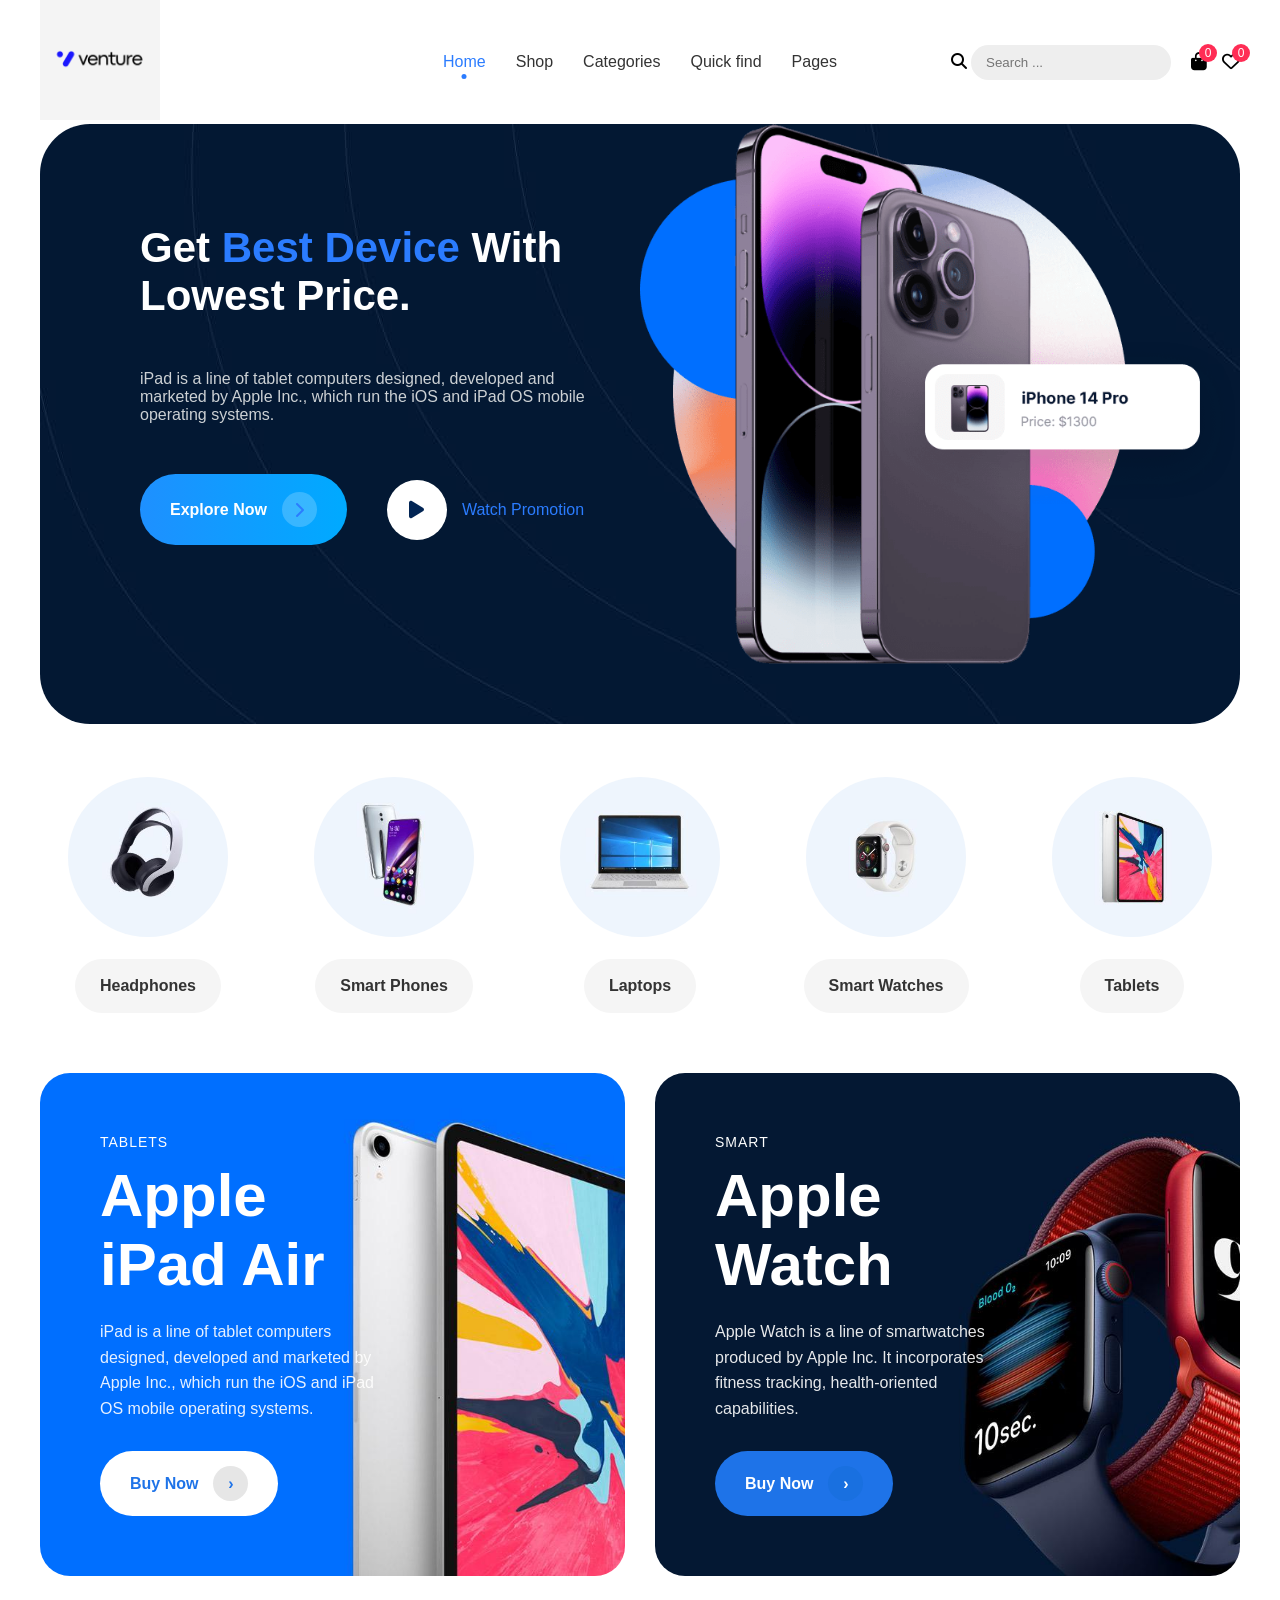
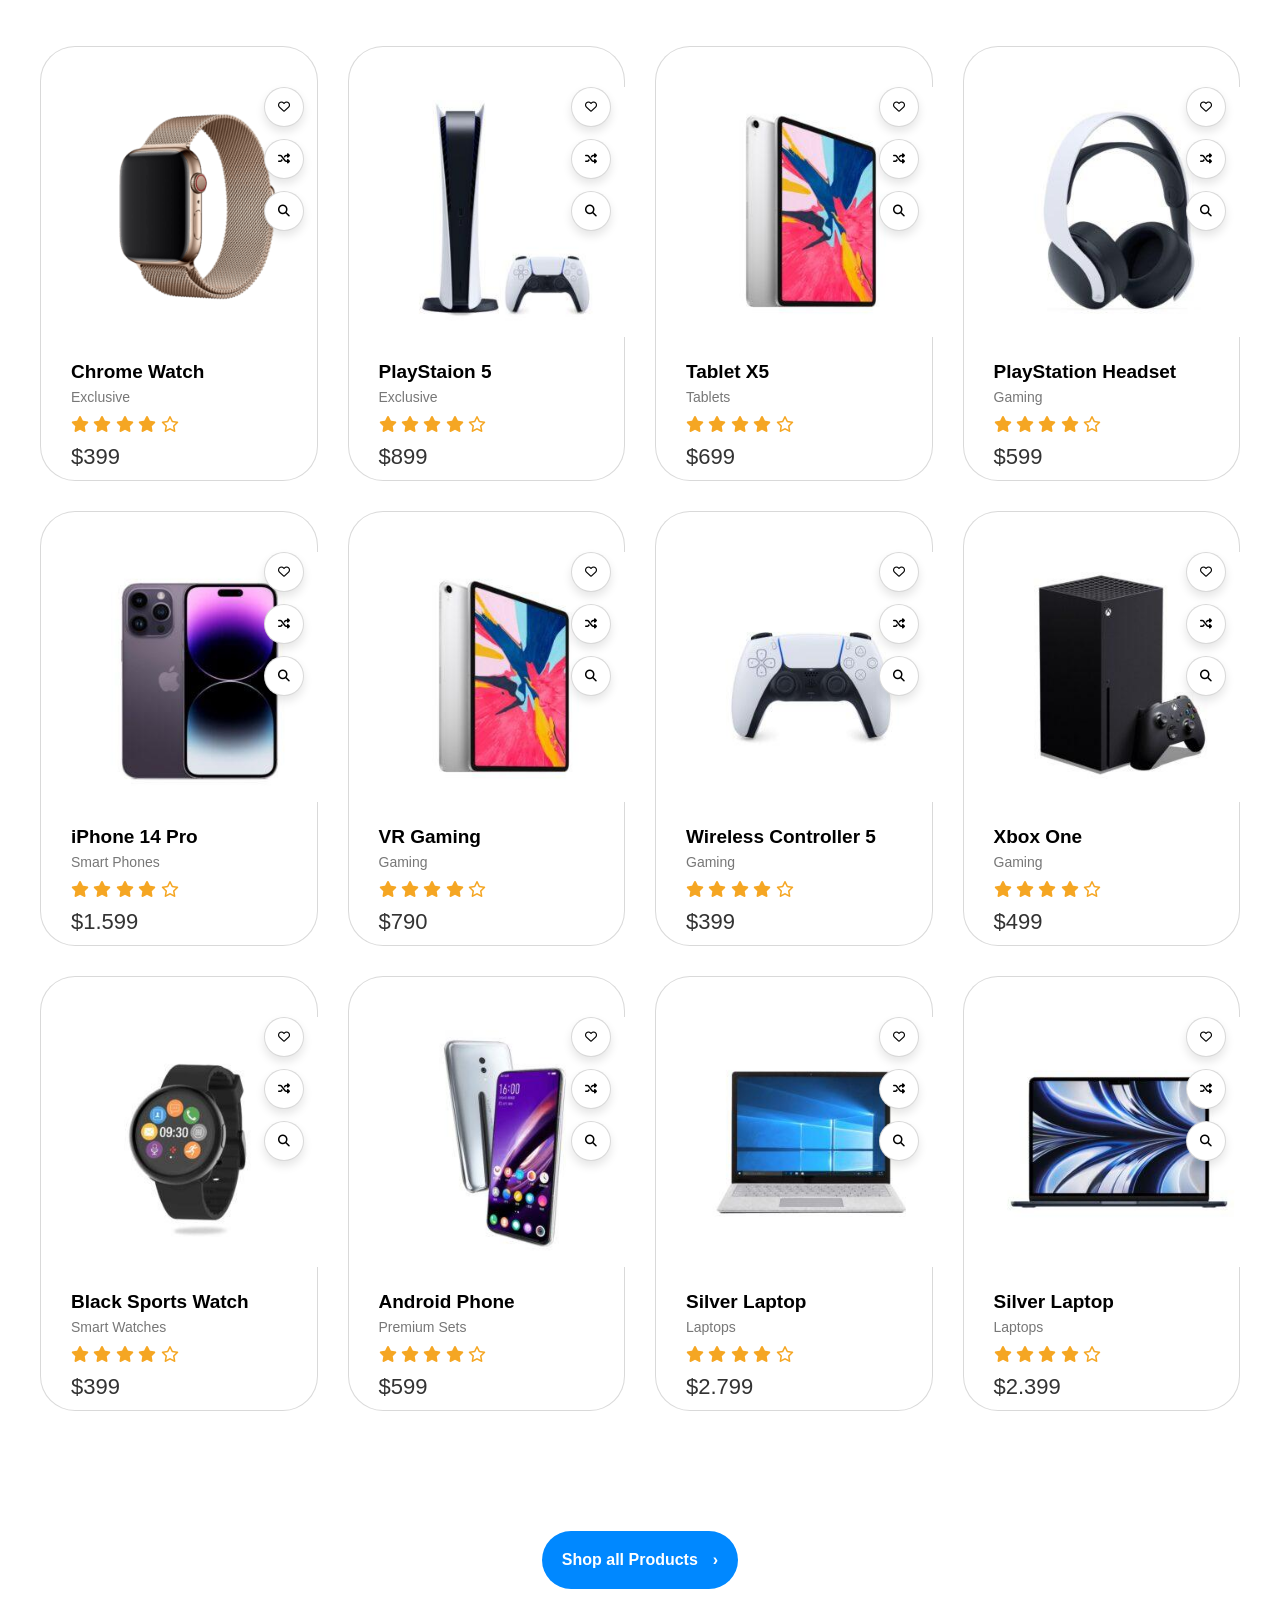
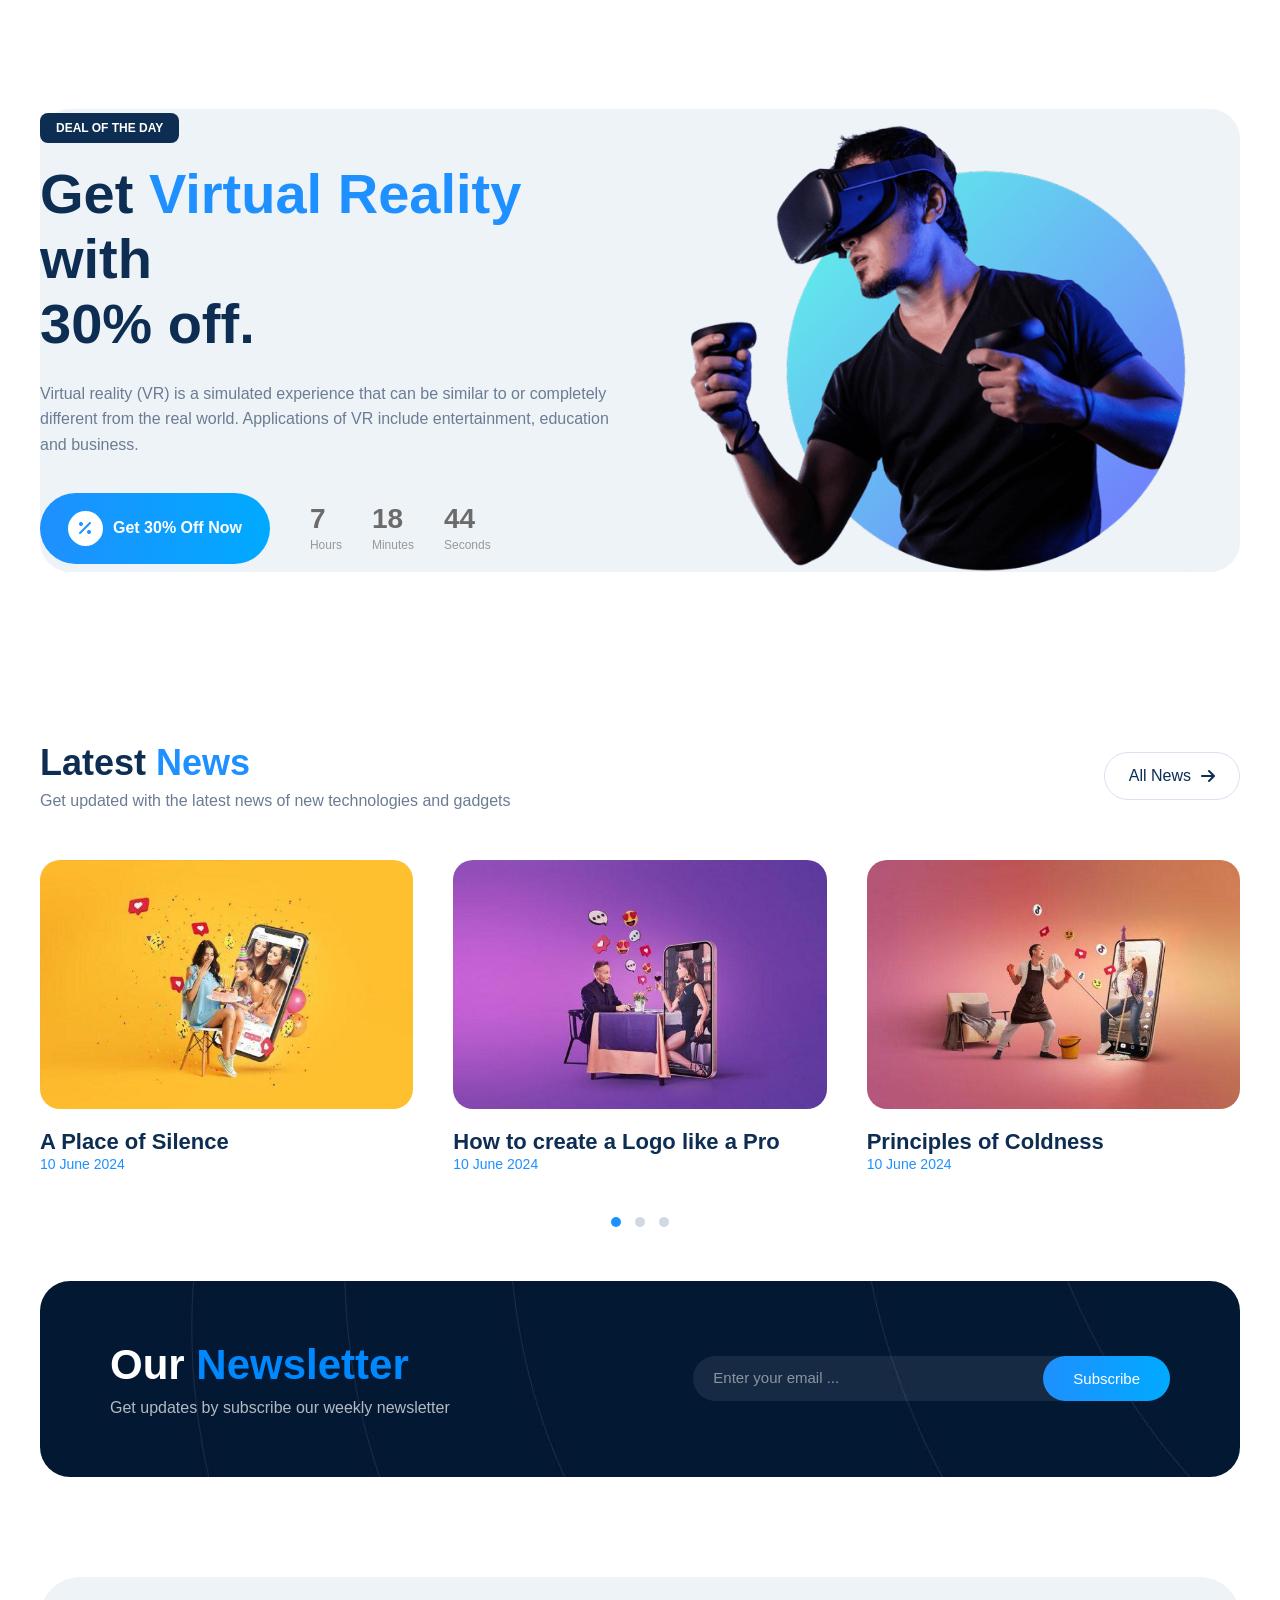
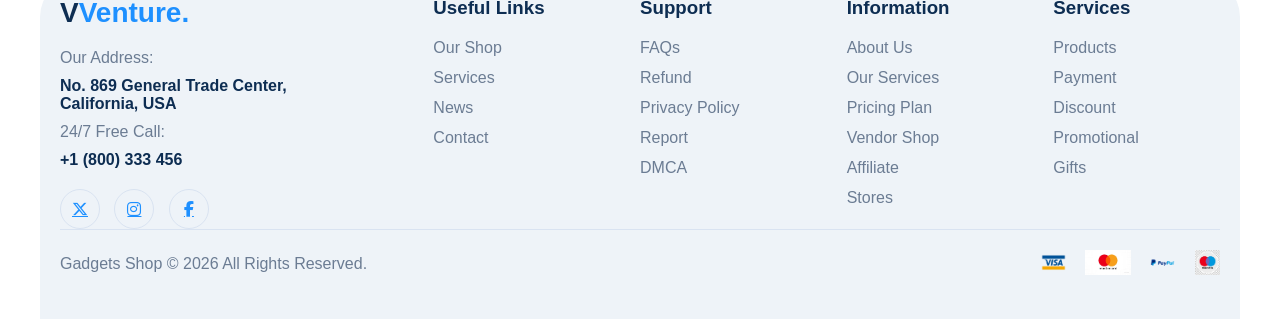
==== commit d47b6a32: "new update" ====
--- a/index.html
+++ b/index.html
@@ -343,7 +343,6 @@
 
       <div class="news-container">
 
-        <!-- card 1 -->
         <div class="news-card">
 
           <div class="news-img">
@@ -356,7 +355,6 @@
         </div>
 
 
-        <!-- card 2 -->
         <div class="news-card">
 
           <div class="news-img">
@@ -368,8 +366,6 @@
 
         </div>
 
-
-        <!-- card 3 -->
         <div class="news-card">
 
           <div class="news-img">
@@ -384,7 +380,6 @@
       </div>
 
 
-      <!-- slider dots -->
       <div class="news-dots">
         <span class="active"></span>
         <span></span>
@@ -411,7 +406,6 @@
 
       <div class="footer-container">
 
-        <!-- left -->
         <div class="footer-about">
 
           <h2 class="footer-logo">V<span>Venture.</span></h2>
--- a/css/stylesheets.css
+++ b/css/stylesheets.css
@@ -27,7 +27,7 @@
   position: sticky;
   top: 0;
   z-index: 1000;
-  background:#f5f5f5;
+  background: white;
 }
 
 
@@ -418,7 +418,7 @@
   width:100%;
   max-width:160px;
   aspect-ratio:1/1;
-  background:#eef2f6;
+  background: white;
   border-radius:50%;
   display:flex;
   align-items:center;
@@ -430,7 +430,7 @@
   width:100%;
   max-width:160px;
   aspect-ratio:1/1;
-  background:#eef2f6;
+  background:white;
   border-radius:50%;
   display:flex;
   align-items:center;
@@ -569,7 +569,7 @@
 
 .product-card{
   width:100%;
-  background:#f7f7f7;
+  background: white;
   border-radius:35px;
   padding:30px 30px 10px;
   position:relative;
@@ -952,8 +952,8 @@
   background:#eef3f8;
   margin-top:100px;
   border-radius:40px 40px 0 0;
-}
-
+  padding: 20px;
+}
 .footer-container{
   display:grid;
   grid-template-columns:2fr 1fr 1fr 1fr 1fr;
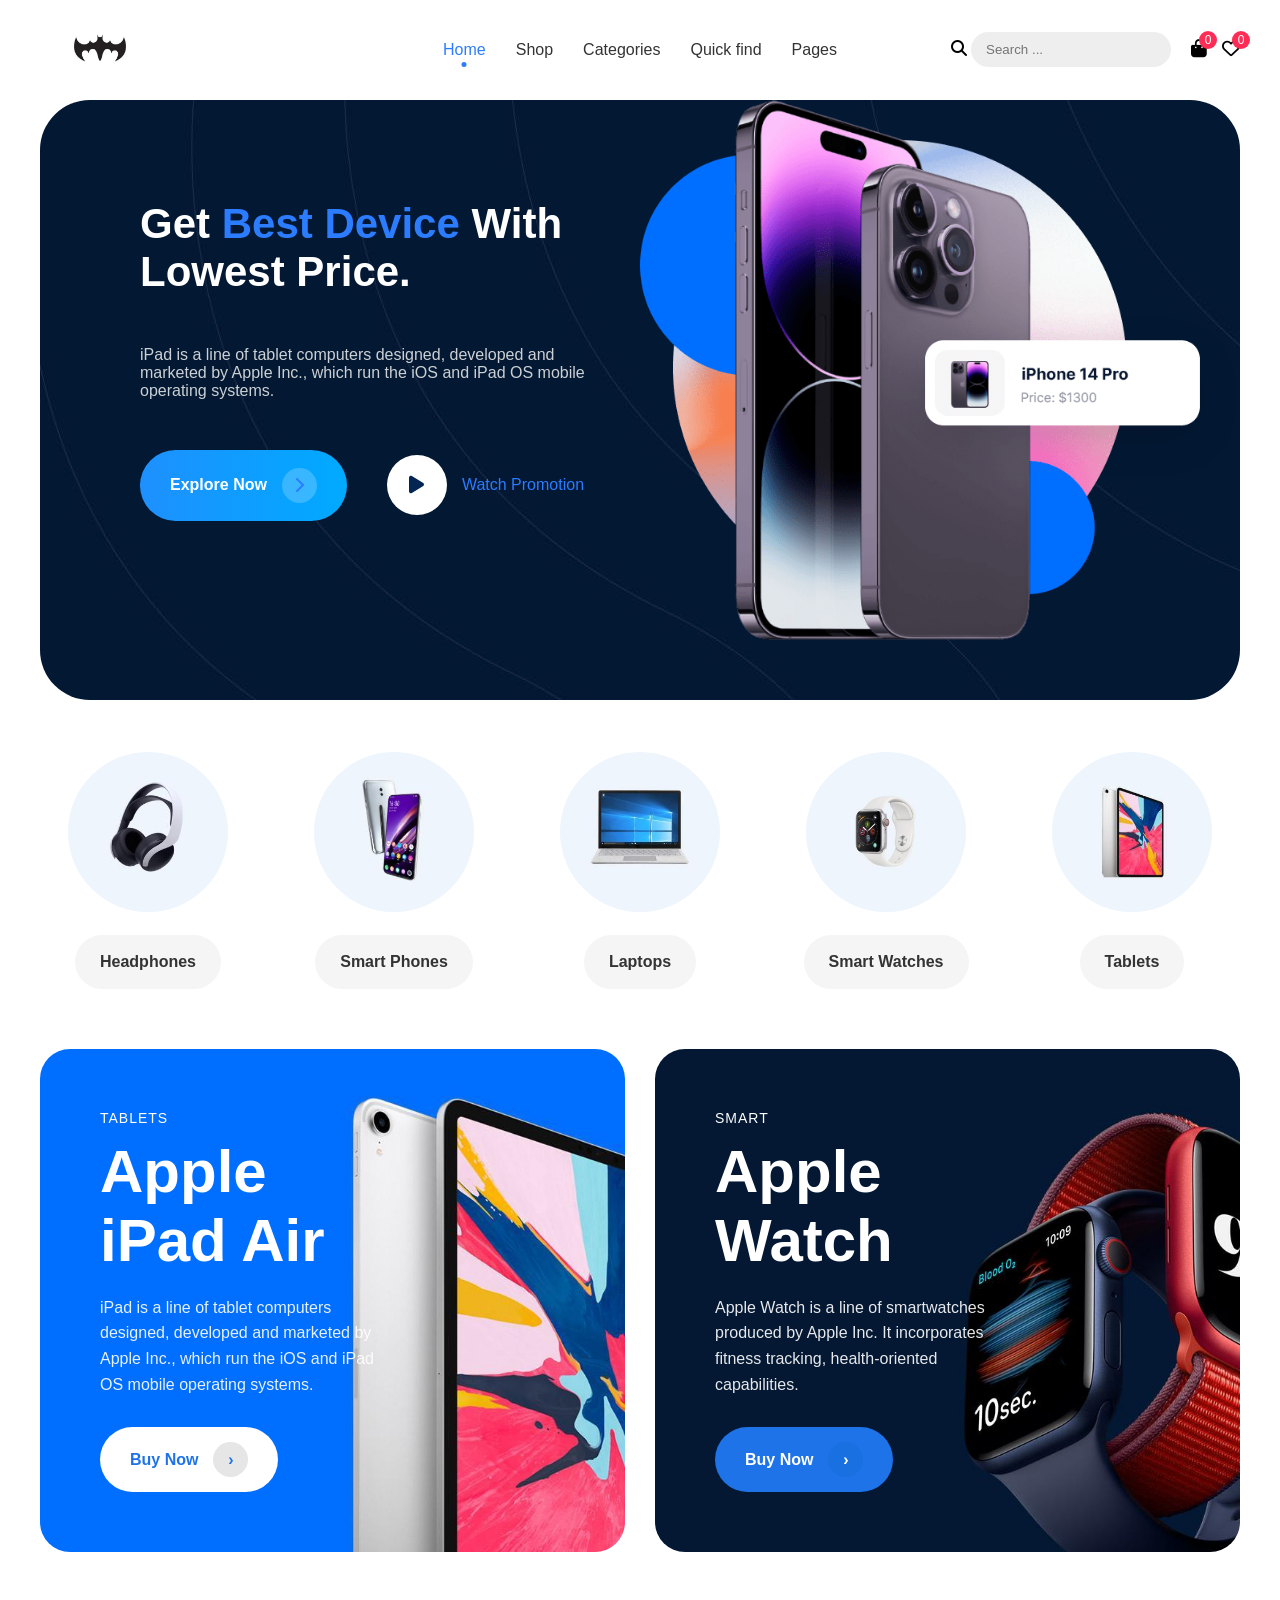
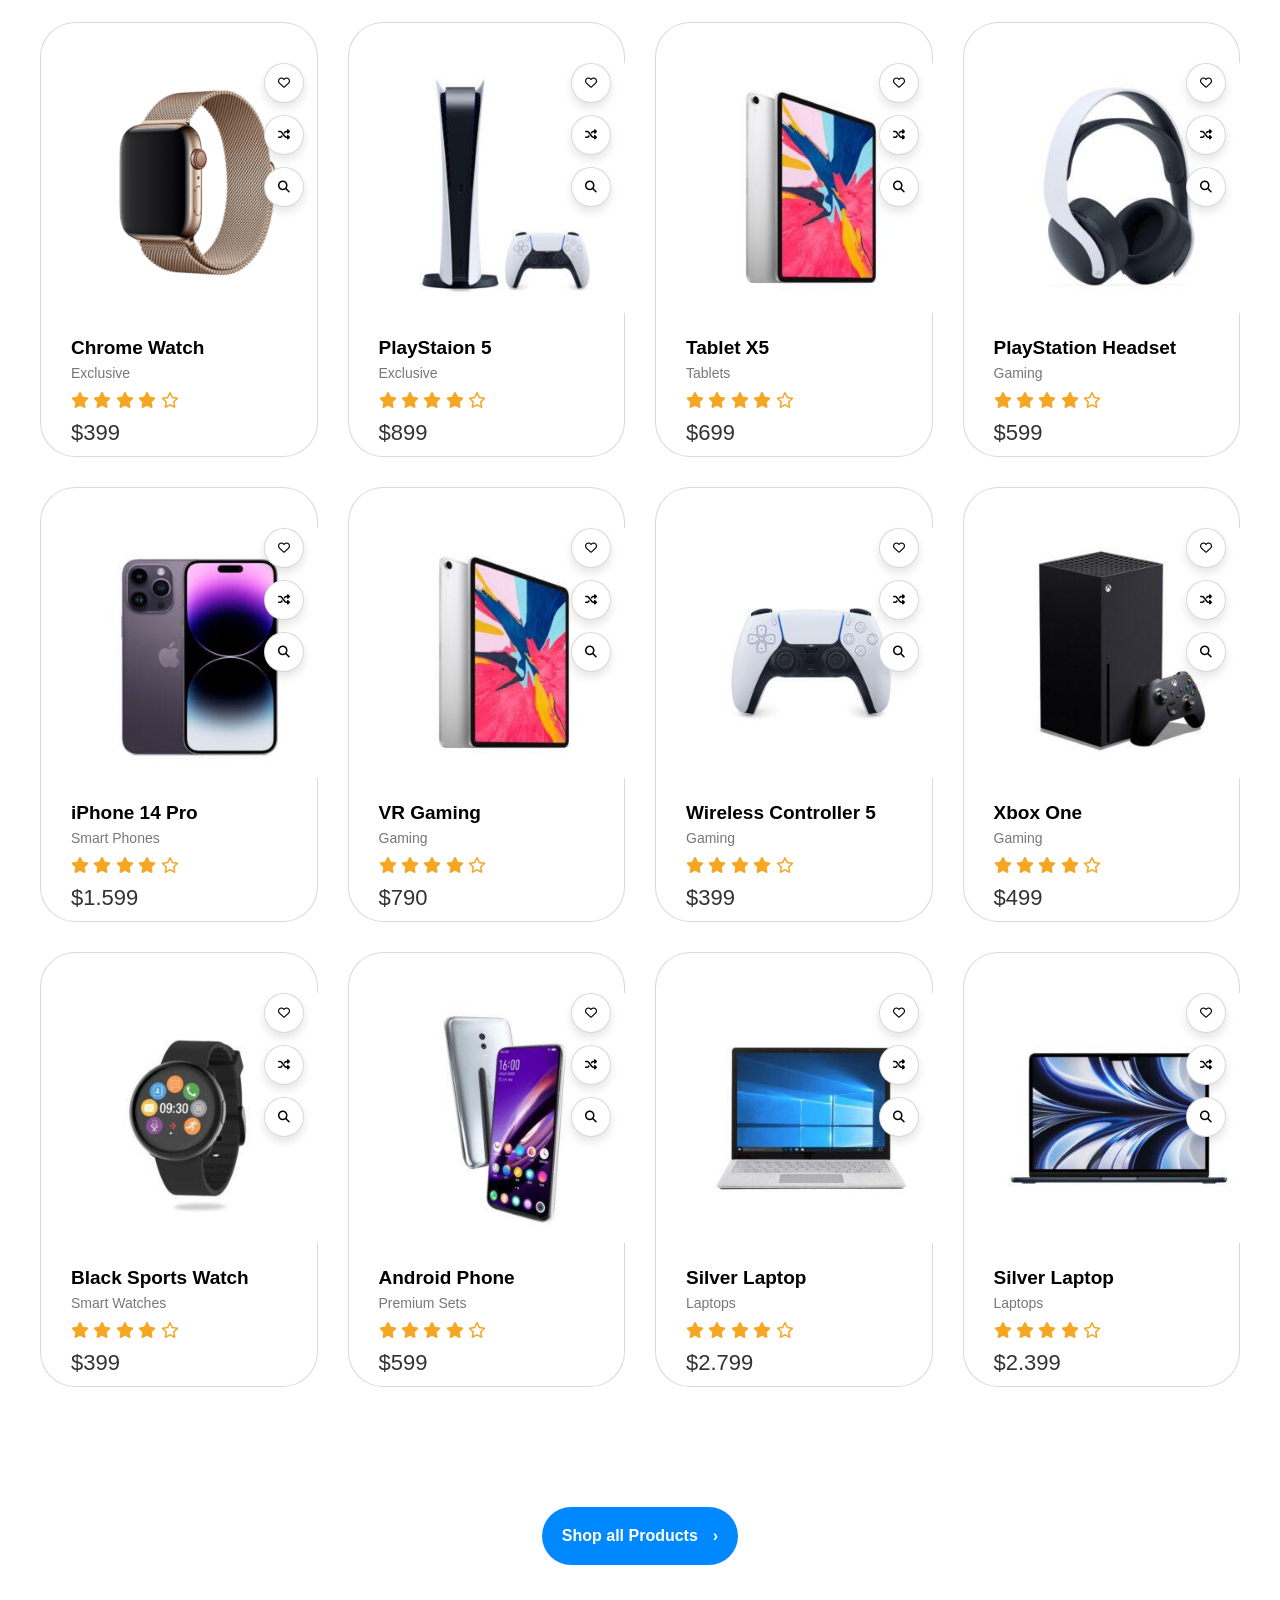
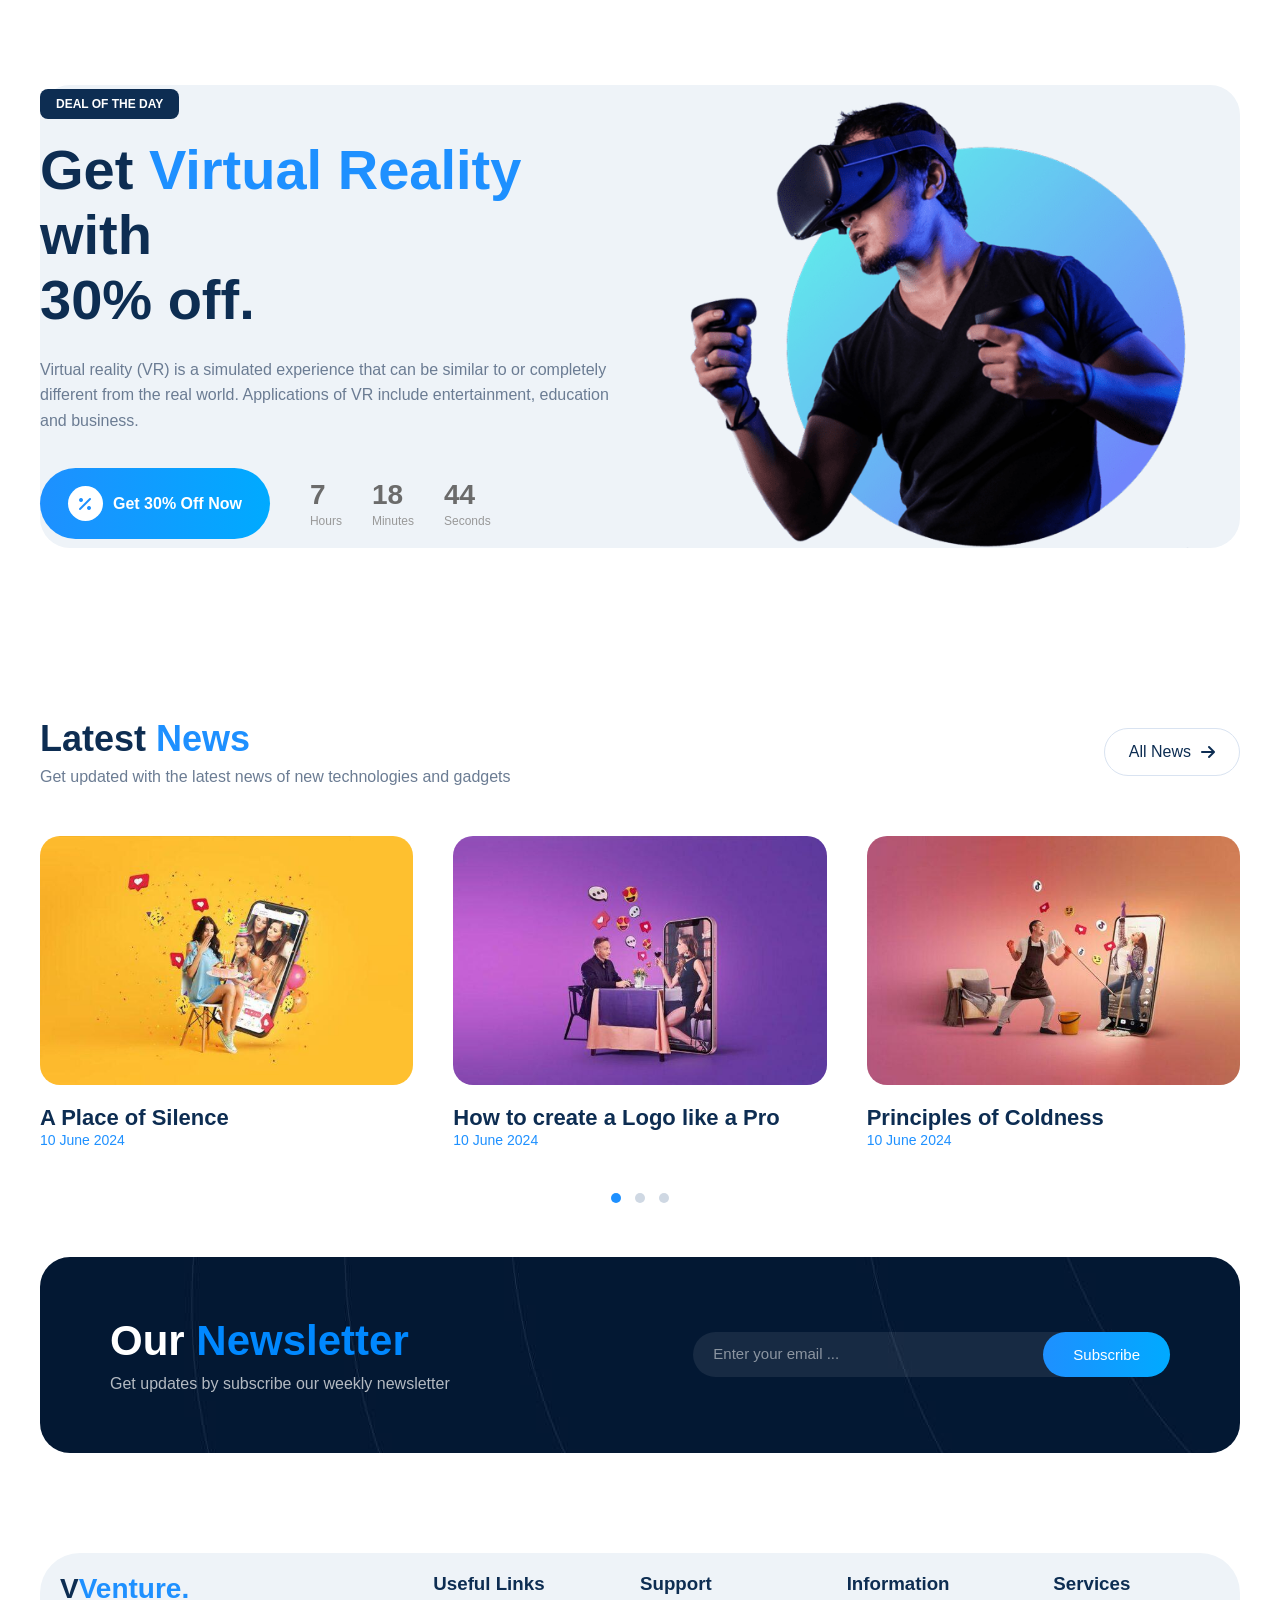
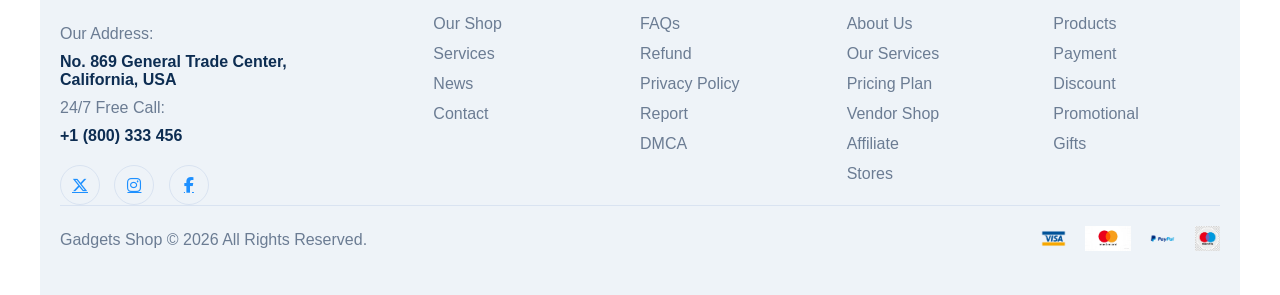
==== commit a9ad5ae1: "new update" ====
--- a/index.html
+++ b/index.html
@@ -14,7 +14,7 @@
     <header class="navbar">
       <div class="container">
         <div class="logo">
-          <a href="index.html"><img src="images/Logo.png" alt="logo"></a>
+          <a href="index.html"><img src="images/06-37logo.webp" alt="logo"></a>
         </div>
 
         <nav class="menu">
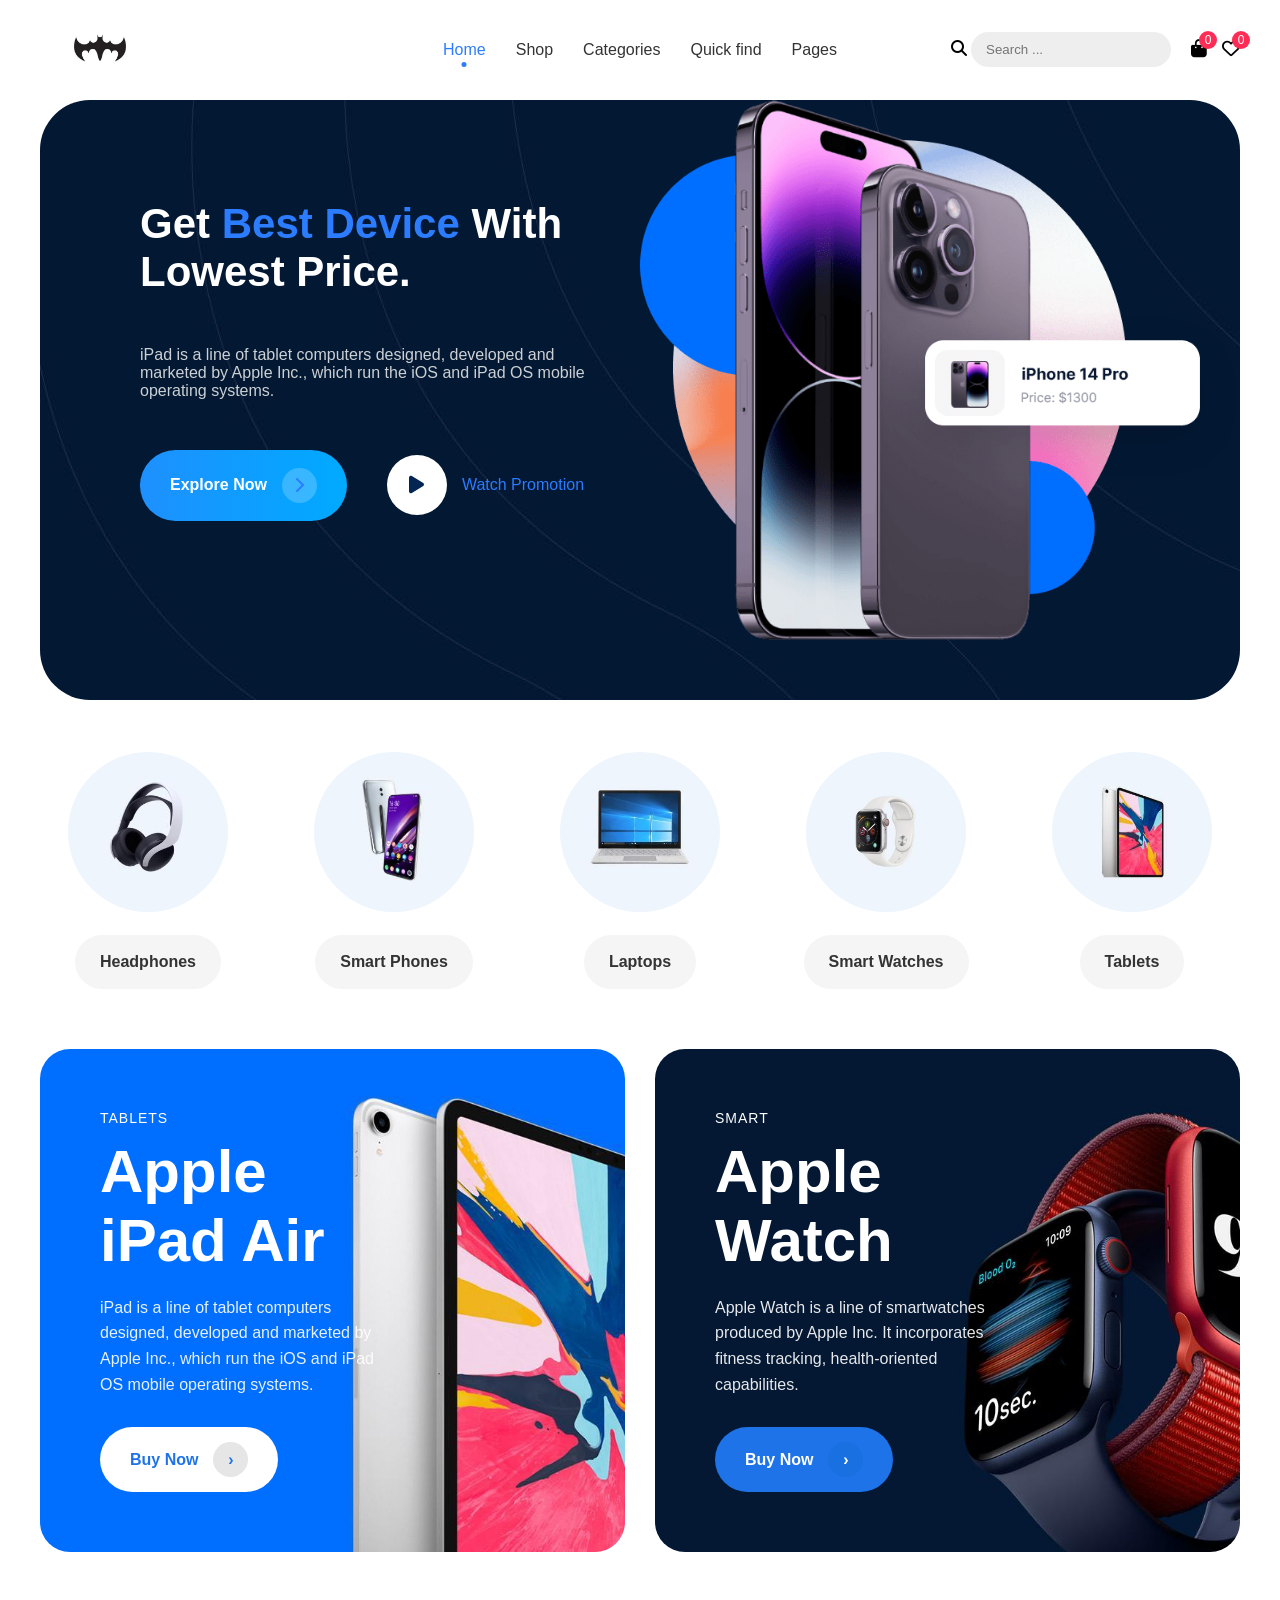
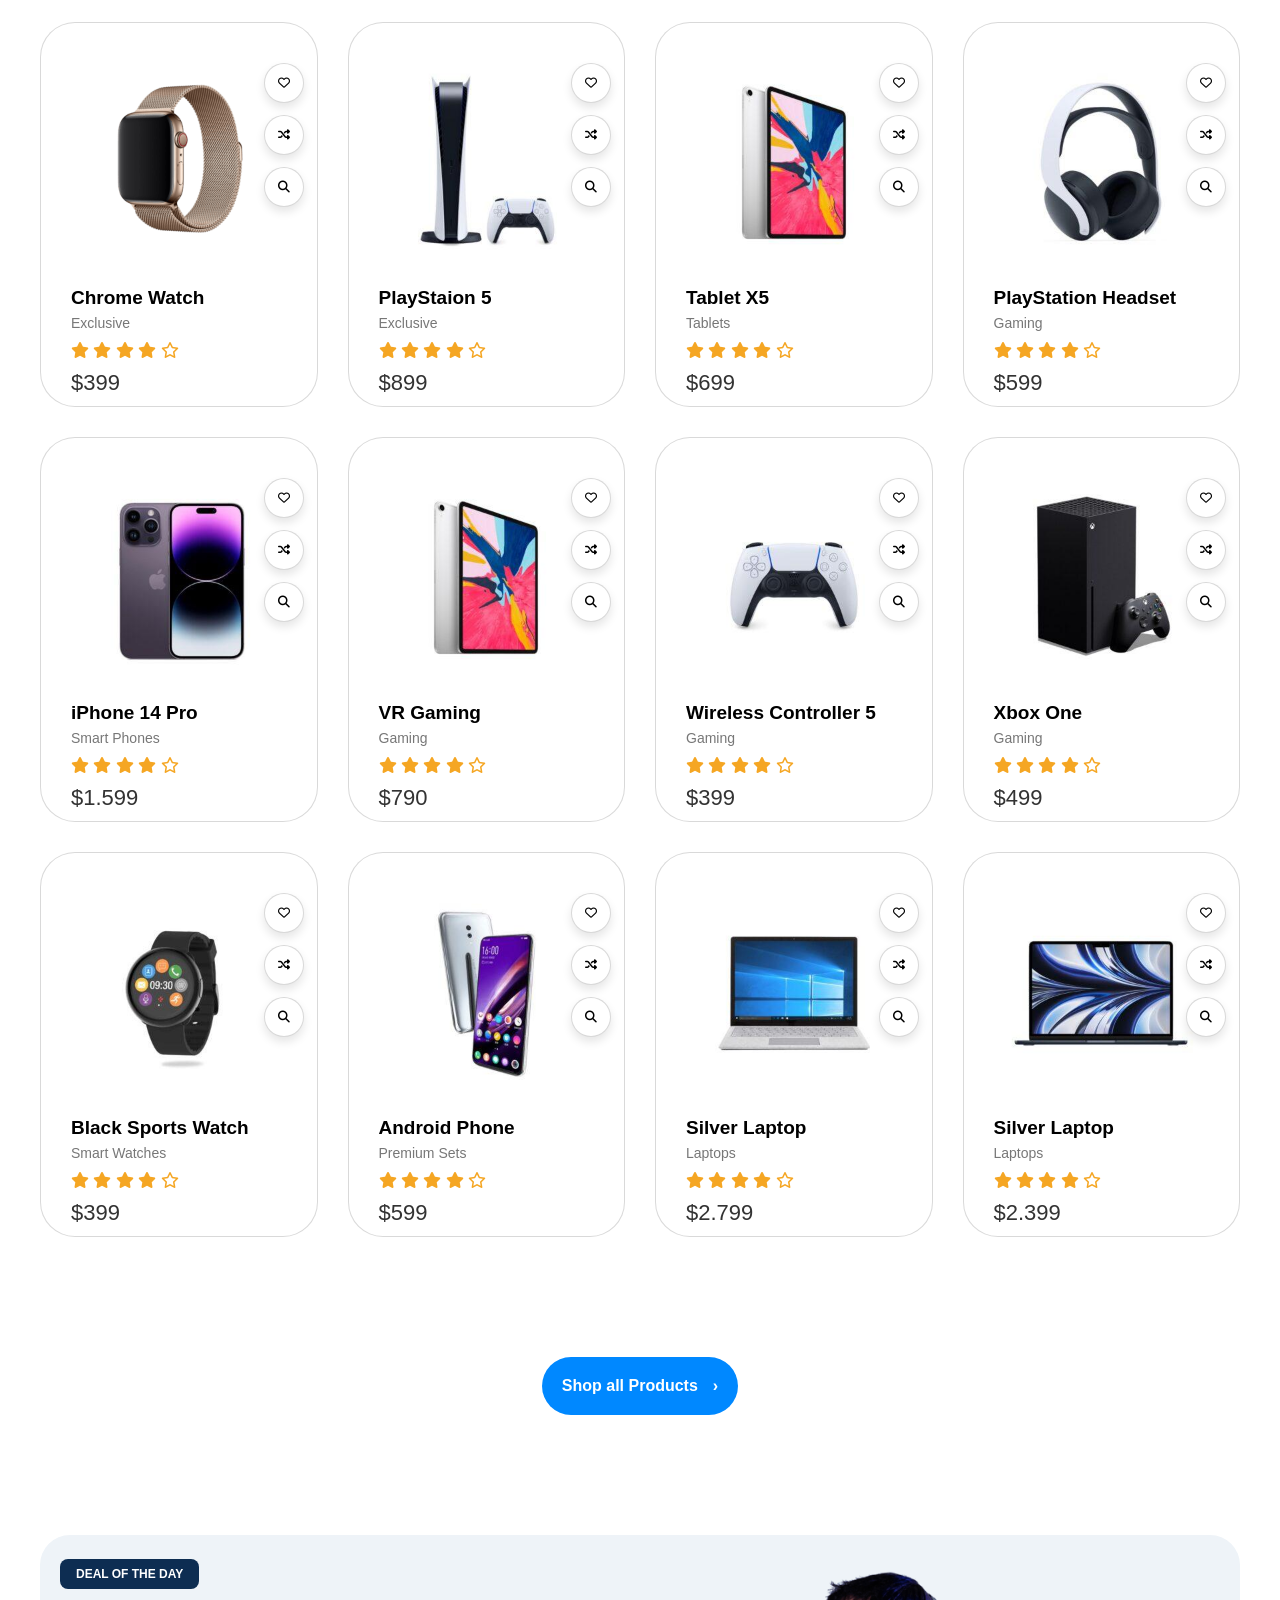
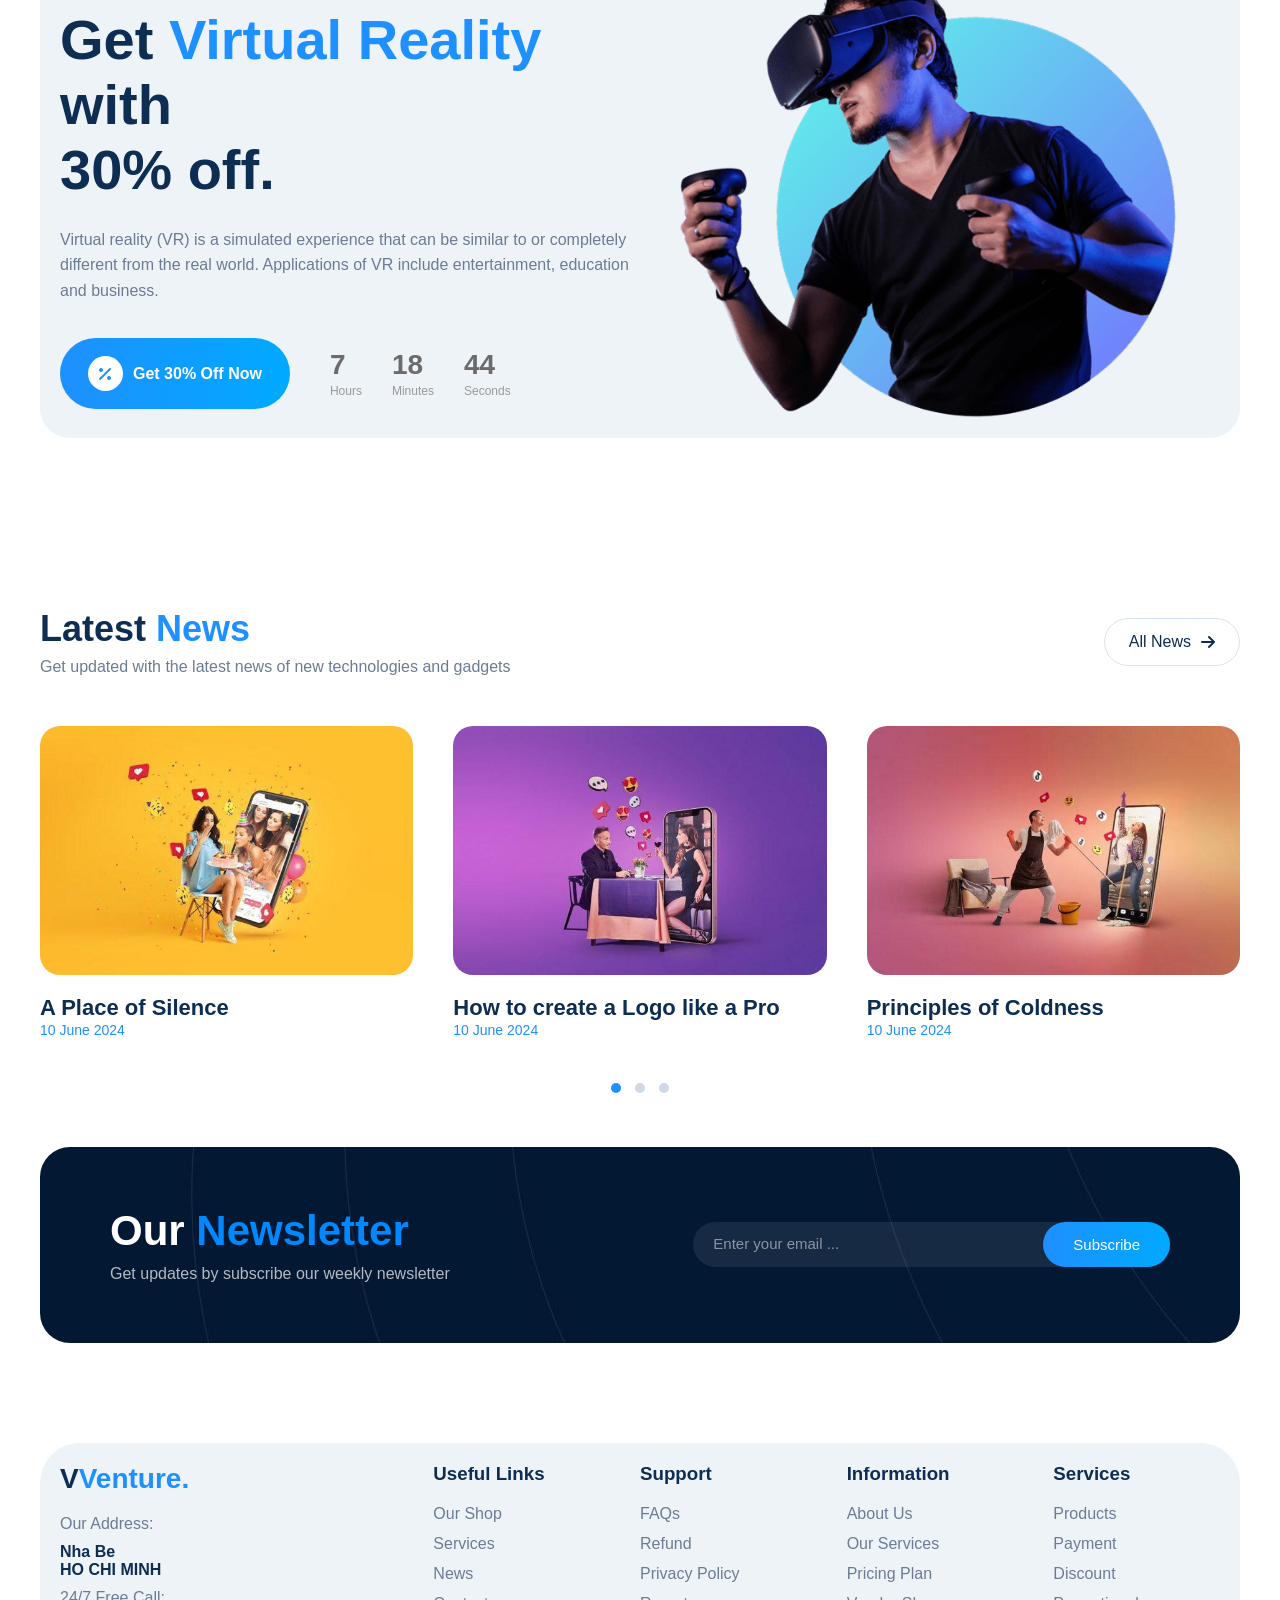
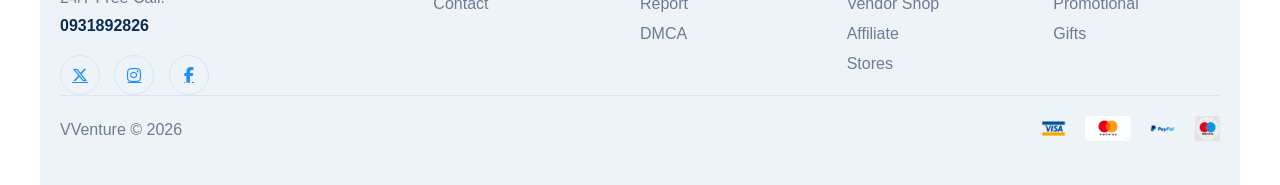
==== commit 26d6c4f4: "fix bug layout" ====
--- a/index.html
+++ b/index.html
@@ -411,10 +411,10 @@
           <h2 class="footer-logo">V<span>Venture.</span></h2>
 
           <p>Our Address:</p>
-          <h4>No. 869 General Trade Center,<br>California, USA</h4>
+          <h4>Nha Be<br>HO CHI MINH</h4>
 
           <p>24/7 Free Call:</p>
-          <h4>+1 (800) 333 456</h4>
+          <h4>0931892826</h4>
 
           <div class="social">
             <a href="#"><i class="fa-brands fa-x-twitter"></i></a>
@@ -424,7 +424,6 @@
 
         </div>
 
-        <!-- column 1 -->
         <div class="footer-links">
           <h3>Useful Links</h3>
           <ul>
@@ -435,7 +434,6 @@
           </ul>
         </div>
 
-        <!-- column 2 -->
         <div class="footer-links">
           <h3>Support</h3>
           <ul>
@@ -447,7 +445,6 @@
           </ul>
         </div>
 
-        <!-- column 3 -->
         <div class="footer-links">
           <h3>Information</h3>
           <ul>
@@ -460,7 +457,6 @@
           </ul>
         </div>
 
-        <!-- column 4 -->
         <div class="footer-links">
           <h3>Services</h3>
           <ul>
@@ -474,7 +470,7 @@
       </div>
       <div class="footer-bottom">
 
-        <p>Gadgets Shop © 2026 All Rights Reserved.</p>
+        <p>VVenture © 2026</p>
 
         <div class="payments">
           <img src="images/visa-logo-png_seeklogo-198364.webp" alt="">
--- a/css/stylesheets.css
+++ b/css/stylesheets.css
@@ -585,7 +585,7 @@
 }
 
 .product-img img{
-  width:250px;
+  width:200px;
   transition:0.3s;
   transform:translateY(10px);
 }
@@ -711,6 +711,7 @@
   display:flex;
   align-items:center;
   justify-content:space-between;
+  padding: 20px;
 }
 
 
